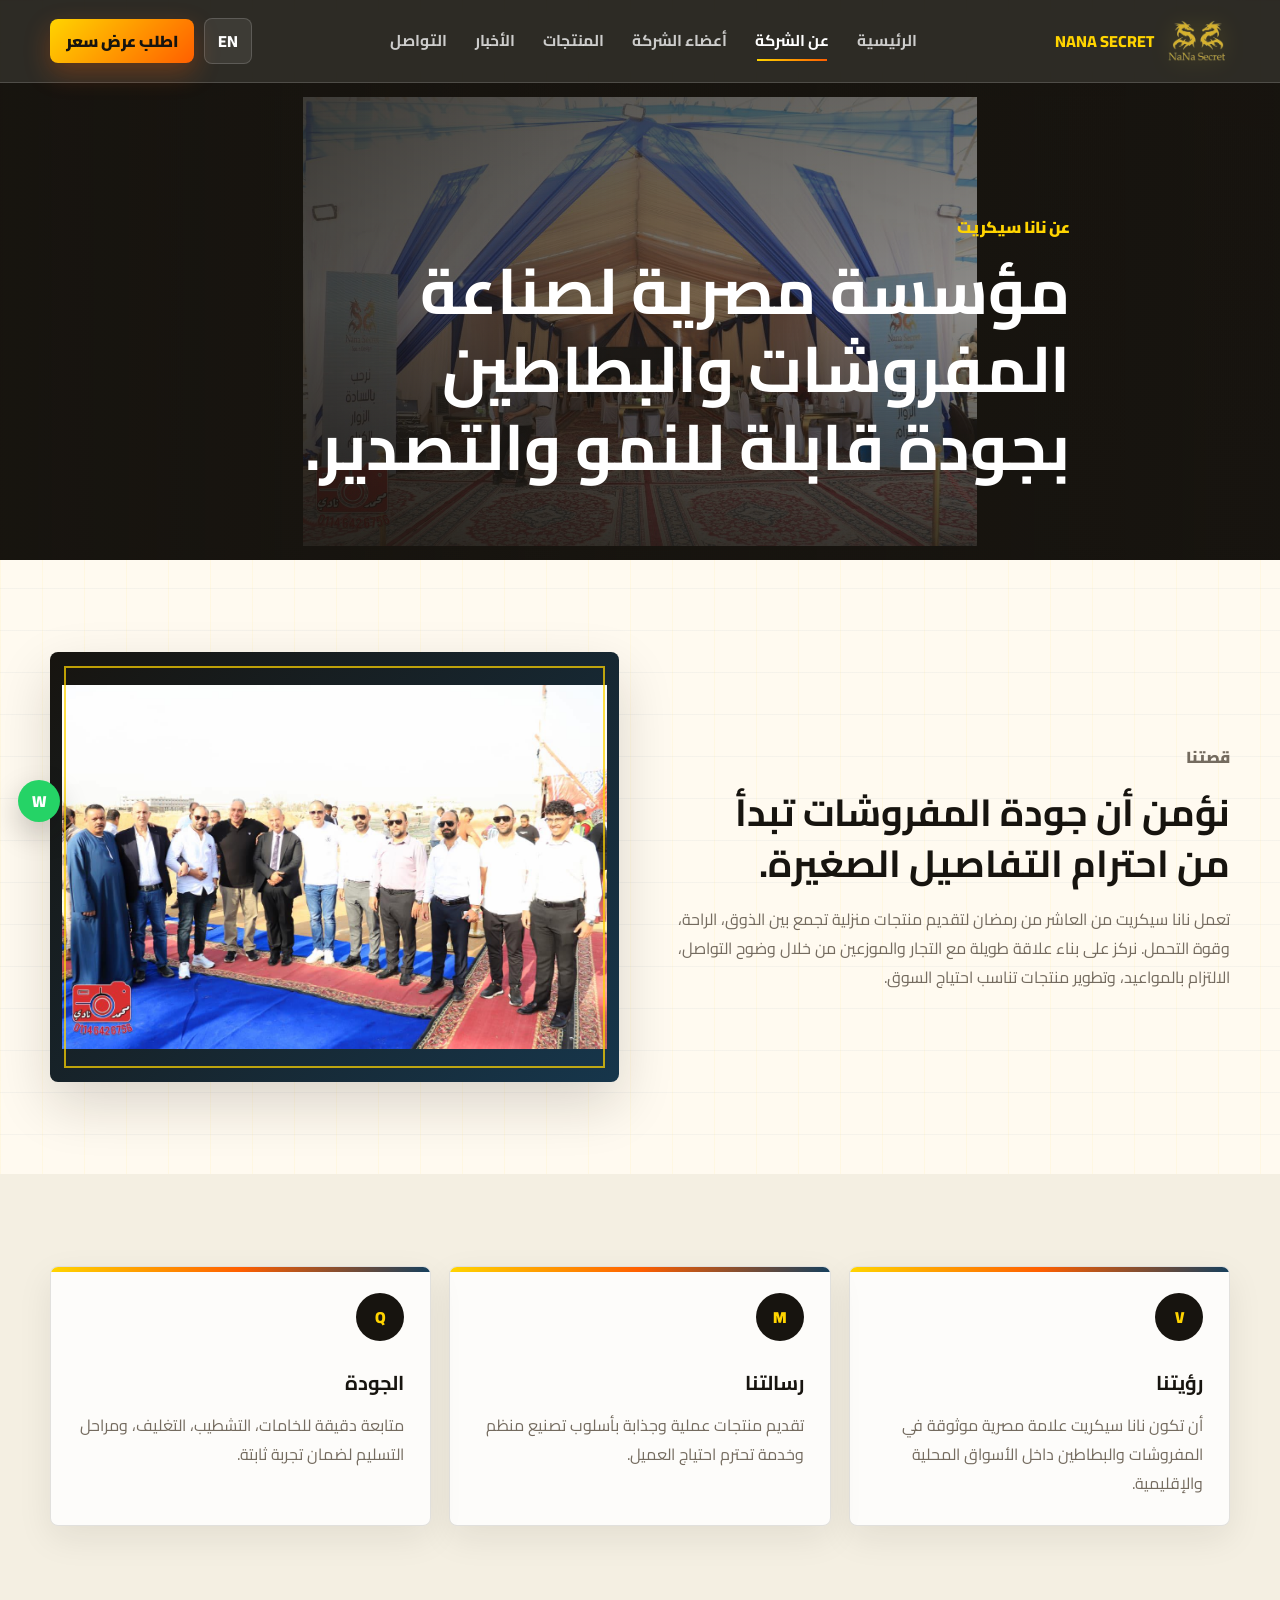
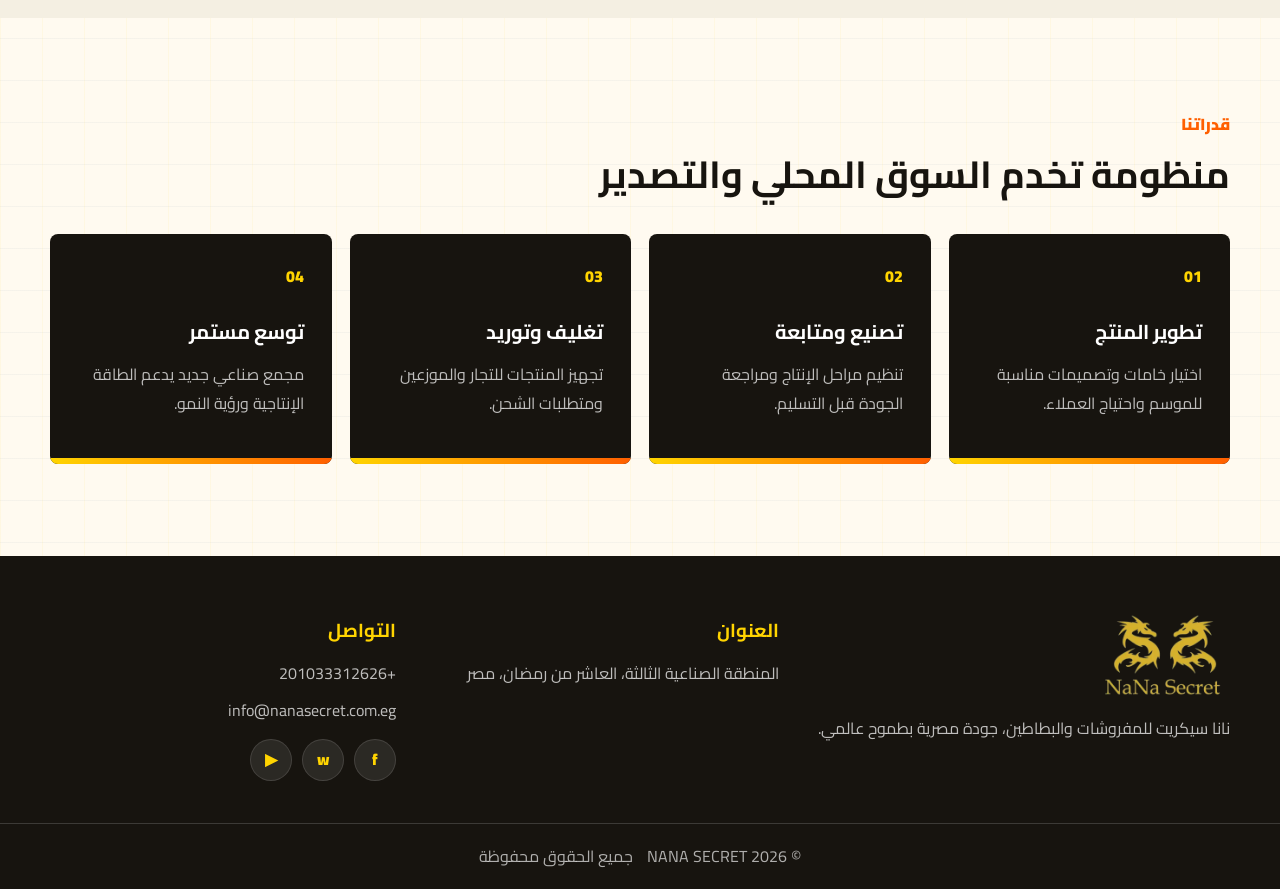
==== about.html @ f5d18d55 "Add files via upload" ====
﻿<!DOCTYPE html>
<html lang="ar" dir="rtl">
<head>
  <meta charset="UTF-8">
  <meta name="viewport" content="width=device-width, initial-scale=1.0">
  <meta name="description" content="About NANA SECRET, Egyptian home textiles and blankets manufacturer.">
  <title>NANA SECRET | عن الشركة</title>
  <link rel="icon" href="assets/images/logo.webp" type="image/webp">
  <link rel="stylesheet" href="assets/css/styles.css">
</head>
<body data-page="about">
  <a class="skip-link" href="#main" data-ar="تخطي إلى المحتوى" data-en="Skip to content">تخطي إلى المحتوى</a>

  <header class="site-header" data-site-header>
    <nav class="nav container" aria-label="Primary navigation">
      <a class="brand" href="index.html" aria-label="NANA SECRET home">
        <img src="assets/images/logo.webp" alt="NANA SECRET logo">
        <span>NANA SECRET</span>
      </a>
      <button class="menu-toggle" type="button" aria-controls="primary-menu" aria-expanded="false" data-menu-toggle>
        <span></span><span></span><span></span>
      </button>
      <div class="nav-panel" id="primary-menu" data-nav-panel>
        <a class="nav-link" href="index.html" data-ar="الرئيسية" data-en="Home">الرئيسية</a>
        <a class="nav-link active" href="about.html" data-ar="عن الشركة" data-en="About">عن الشركة</a>
        <a class="nav-link" href="team.html" data-ar="أعضاء الشركة" data-en="Team">أعضاء الشركة</a>
        <a class="nav-link" href="products.html" data-ar="المنتجات" data-en="Products">المنتجات</a>
        <a class="nav-link" href="news.html" data-ar="الأخبار" data-en="News">الأخبار</a>
        <a class="nav-link" href="contact.html" data-ar="التواصل" data-en="Contact">التواصل</a>
      </div>
      <div class="nav-actions">
        <button class="lang-toggle" type="button" data-lang-toggle aria-label="Switch language"><span data-lang-label>EN</span></button>
        <a class="nav-cta" href="contact.html" data-ar="اطلب عرض سعر" data-en="Request quote">اطلب عرض سعر</a>
      </div>
    </nav>
  </header>

  <main id="main">
    <section class="page-hero" style="--hero-image: url('assets/images/event-8.jpg')">
      <img src="assets/images/event-8.jpg" alt="NANA SECRET event">
      <div class="page-hero-shade"></div>
      <div class="container page-hero-content reveal">
        <p class="eyebrow" data-ar="عن نانا سيكريت" data-en="About NANA SECRET">عن نانا سيكريت</p>
        <h1 data-ar="مؤسسة مصرية لصناعة المفروشات والبطاطين بجودة قابلة للنمو والتصدير." data-en="An Egyptian bedding and blankets company built for quality, growth, and export.">مؤسسة مصرية لصناعة المفروشات والبطاطين بجودة قابلة للنمو والتصدير.</h1>
      </div>
    </section>

    <section class="section">
      <div class="container split-section">
        <div class="split-copy reveal">
          <p class="section-kicker" data-ar="قصتنا" data-en="Our story">قصتنا</p>
          <h2 data-ar="نؤمن أن جودة المفروشات تبدأ من احترام التفاصيل الصغيرة." data-en="We believe textile quality begins with respect for small details.">نؤمن أن جودة المفروشات تبدأ من احترام التفاصيل الصغيرة.</h2>
          <p data-ar="تعمل نانا سيكريت من العاشر من رمضان لتقديم منتجات منزلية تجمع بين الذوق، الراحة، وقوة التحمل. نركز على بناء علاقة طويلة مع التجار والموزعين من خلال وضوح التواصل، الالتزام بالمواعيد، وتطوير منتجات تناسب احتياج السوق." data-en="NANA SECRET operates from 10th of Ramadan City to deliver home products that combine taste, comfort, and durability. We focus on long-term relationships with traders and distributors through clear communication, reliable timing, and products shaped around market needs.">تعمل نانا سيكريت من العاشر من رمضان لتقديم منتجات منزلية تجمع بين الذوق، الراحة، وقوة التحمل. نركز على بناء علاقة طويلة مع التجار والموزعين من خلال وضوح التواصل، الالتزام بالمواعيد، وتطوير منتجات تناسب احتياج السوق.</p>
        </div>
        <div class="split-media reveal">
          <img src="assets/images/event-9.jpg" alt="NANA SECRET ceremony guests">
        </div>
      </div>
    </section>

    <section class="section muted-section">
      <div class="container cards-three">
        <article class="value-card reveal">
          <span class="feature-icon">V</span>
          <h3 data-ar="رؤيتنا" data-en="Vision">رؤيتنا</h3>
          <p data-ar="أن تكون نانا سيكريت علامة مصرية موثوقة في المفروشات والبطاطين داخل الأسواق المحلية والإقليمية." data-en="To make NANA SECRET a trusted Egyptian name in bedding and blankets across local and regional markets.">أن تكون نانا سيكريت علامة مصرية موثوقة في المفروشات والبطاطين داخل الأسواق المحلية والإقليمية.</p>
        </article>
        <article class="value-card reveal">
          <span class="feature-icon">M</span>
          <h3 data-ar="رسالتنا" data-en="Mission">رسالتنا</h3>
          <p data-ar="تقديم منتجات عملية وجذابة بأسلوب تصنيع منظم وخدمة تحترم احتياج العميل." data-en="To deliver practical, attractive products through organized manufacturing and customer-respecting service.">تقديم منتجات عملية وجذابة بأسلوب تصنيع منظم وخدمة تحترم احتياج العميل.</p>
        </article>
        <article class="value-card reveal">
          <span class="feature-icon">Q</span>
          <h3 data-ar="الجودة" data-en="Quality">الجودة</h3>
          <p data-ar="متابعة دقيقة للخامات، التشطيب، التغليف، ومراحل التسليم لضمان تجربة ثابتة." data-en="Close follow-up on materials, finishing, packaging, and delivery stages for a consistent experience.">متابعة دقيقة للخامات، التشطيب، التغليف، ومراحل التسليم لضمان تجربة ثابتة.</p>
        </article>
      </div>
    </section>

    <section class="section">
      <div class="container">
        <div class="section-heading reveal">
          <p class="section-kicker" data-ar="قدراتنا" data-en="Capabilities">قدراتنا</p>
          <h2 data-ar="منظومة تخدم السوق المحلي والتصدير" data-en="A system serving local and export markets">منظومة تخدم السوق المحلي والتصدير</h2>
        </div>
        <div class="timeline">
          <div class="timeline-item reveal">
            <span data-ar="01" data-en="01">01</span>
            <h3 data-ar="تطوير المنتج" data-en="Product development">تطوير المنتج</h3>
            <p data-ar="اختيار خامات وتصميمات مناسبة للموسم واحتياج العملاء." data-en="Selecting materials and designs that fit seasonality and customer demand.">اختيار خامات وتصميمات مناسبة للموسم واحتياج العملاء.</p>
          </div>
          <div class="timeline-item reveal">
            <span data-ar="02" data-en="02">02</span>
            <h3 data-ar="تصنيع ومتابعة" data-en="Manufacturing follow-up">تصنيع ومتابعة</h3>
            <p data-ar="تنظيم مراحل الإنتاج ومراجعة الجودة قبل التسليم." data-en="Managing production stages and reviewing quality before delivery.">تنظيم مراحل الإنتاج ومراجعة الجودة قبل التسليم.</p>
          </div>
          <div class="timeline-item reveal">
            <span data-ar="03" data-en="03">03</span>
            <h3 data-ar="تغليف وتوريد" data-en="Packaging and supply">تغليف وتوريد</h3>
            <p data-ar="تجهيز المنتجات للتجار والموزعين ومتطلبات الشحن." data-en="Preparing products for traders, distributors, and shipping requirements.">تجهيز المنتجات للتجار والموزعين ومتطلبات الشحن.</p>
          </div>
          <div class="timeline-item reveal">
            <span data-ar="04" data-en="04">04</span>
            <h3 data-ar="توسع مستمر" data-en="Continuous growth">توسع مستمر</h3>
            <p data-ar="مجمع صناعي جديد يدعم الطاقة الإنتاجية ورؤية النمو." data-en="A new industrial complex supporting production capacity and growth vision.">مجمع صناعي جديد يدعم الطاقة الإنتاجية ورؤية النمو.</p>
          </div>
        </div>
      </div>
    </section>
  </main>

  <footer class="site-footer">
    <div class="container footer-grid">
      <div class="footer-brand">
        <img src="assets/images/logo.webp" alt="NANA SECRET logo">
        <p data-ar="نانا سيكريت للمفروشات والبطاطين، جودة مصرية بطموح عالمي." data-en="NANA SECRET for bedding and blankets, Egyptian quality with global ambition.">نانا سيكريت للمفروشات والبطاطين، جودة مصرية بطموح عالمي.</p>
      </div>
      <div>
        <h3 data-ar="العنوان" data-en="Address">العنوان</h3>
        <p data-ar="المنطقة الصناعية الثالثة، العاشر من رمضان، مصر" data-en="8, Al Sheriff Section, Third Industrial Area, 10th of Ramadan, Al Sharqia, Egypt">المنطقة الصناعية الثالثة، العاشر من رمضان، مصر</p>
      </div>
      <div>
        <h3 data-ar="التواصل" data-en="Contact">التواصل</h3>
        <p><a href="tel:+201033312626">+201033312626</a></p>
        <p><a href="mailto:info@nanasecret.com.eg">info@nanasecret.com.eg</a></p>
        <div class="socials" aria-label="Social links">
          <a href="https://www.facebook.com/nana.secret.eg?locale=ar_AR" target="_blank" rel="noopener" aria-label="Facebook"><span>f</span></a>
          <a href="https://wa.me/201091597606" target="_blank" rel="noopener" aria-label="WhatsApp"><span>w</span></a>
          <a href="https://www.youtube.com/@emad565658" target="_blank" rel="noopener" aria-label="YouTube"><span>▶</span></a>
        </div>
      </div>
    </div>
    <div class="footer-bottom">
      <span>© <span data-year></span> NANA SECRET</span>
      <span data-ar="جميع الحقوق محفوظة" data-en="All rights reserved">جميع الحقوق محفوظة</span>
    </div>
  </footer>

  <a class="whatsapp-float" href="https://wa.me/201091597606" target="_blank" rel="noopener" aria-label="WhatsApp">W</a>
  <button class="scroll-top" type="button" data-scroll-top aria-label="Back to top">↑</button>
  <script src="assets/js/main.js"></script>
</body>
</html>
---- assets/css/styles.css ----
@import url("https://fonts.googleapis.com/css2?family=Cairo:wght@400;500;600;700;800;900&display=swap");

:root {
  --gold: #ffd400;
  --amber: #ffc300;
  --orange: #ff8c00;
  --deep-orange: #ff5f00;
  --ink: #17140f;
  --ink-soft: #2b261c;
  --blue-ink: #163f5c;
  --paper: #fffaf0;
  --paper-strong: #ffffff;
  --muted: #746b5f;
  --line: rgba(23, 20, 15, 0.12);
  --line-light: rgba(255, 255, 255, 0.16);
  --shadow: 0 22px 55px rgba(23, 20, 15, 0.16);
  --radius: 8px;
  --container: 1180px;
  --header-height: 82px;
}

*,
*::before,
*::after {
  box-sizing: border-box;
}

html {
  scroll-behavior: smooth;
}

body {
  margin: 0;
  font-family: "Cairo", "Tajawal", "Noto Kufi Arabic", "Segoe UI", Tahoma, Arial, sans-serif;
  color: var(--ink);
  background:
    linear-gradient(90deg, rgba(255, 212, 0, 0.06) 1px, transparent 1px),
    linear-gradient(180deg, rgba(22, 63, 92, 0.04) 1px, transparent 1px),
    var(--paper);
  background-size: 42px 42px, 42px 42px, auto;
  line-height: 1.8;
  overflow-x: hidden;
  letter-spacing: 0;
  text-rendering: optimizeLegibility;
  -webkit-font-smoothing: antialiased;
  -moz-osx-font-smoothing: grayscale;
}

body.lang-en {
  font-family: "Segoe UI", Arial, sans-serif;
}

body.modal-open,
body.nav-open {
  overflow: hidden;
}

img {
  max-width: 100%;
  display: block;
}

a {
  color: inherit;
  text-decoration: none;
}

button,
input,
textarea {
  font: inherit;
}

button {
  cursor: pointer;
}

.container {
  width: min(calc(100% - 32px), var(--container));
  margin-inline: auto;
}

.skip-link {
  position: fixed;
  inset-inline-start: 16px;
  top: 12px;
  z-index: 1000;
  transform: translateY(-140%);
  background: var(--ink);
  color: var(--gold);
  padding: 10px 16px;
  border-radius: var(--radius);
}

.skip-link:focus {
  transform: translateY(0);
}

.site-header {
  position: sticky;
  top: 0;
  z-index: 100;
  min-height: var(--header-height);
  background: rgba(23, 20, 15, 0.9);
  color: #fff;
  border-bottom: 1px solid var(--line-light);
  backdrop-filter: blur(18px);
  -webkit-backdrop-filter: blur(18px);
}

.site-header.is-scrolled {
  box-shadow: 0 12px 35px rgba(0, 0, 0, 0.22);
}

.nav {
  min-height: var(--header-height);
  display: flex;
  align-items: center;
  justify-content: space-between;
  gap: 16px;
}

.brand {
  display: inline-flex;
  align-items: center;
  gap: 12px;
  min-width: max-content;
  font-weight: 800;
  color: var(--gold);
}

.brand img {
  width: 64px;
  height: 48px;
  object-fit: contain;
  filter: drop-shadow(0 4px 12px rgba(255, 212, 0, 0.22));
}

.brand span {
  font-size: 1rem;
  line-height: 1;
}

.nav-panel {
  display: flex;
  align-items: center;
  justify-content: center;
  gap: 6px;
  flex: 1;
}

.nav-link {
  position: relative;
  padding: 10px 11px;
  color: rgba(255, 255, 255, 0.76);
  font-weight: 700;
  font-size: 0.98rem;
  transition: color 0.25s ease;
}

.nav-link::after {
  content: "";
  position: absolute;
  inset-inline: 13px;
  bottom: 4px;
  height: 2px;
  background: linear-gradient(90deg, var(--gold), var(--deep-orange));
  transform: scaleX(0);
  transform-origin: center;
  transition: transform 0.25s ease;
}

.nav-link:hover,
.nav-link.active {
  color: #fff;
}

.nav-link:hover::after,
.nav-link.active::after {
  transform: scaleX(1);
}

.nav-actions {
  display: flex;
  align-items: center;
  gap: 10px;
}

.lang-toggle,
.menu-toggle {
  border: 1px solid var(--line-light);
  background: rgba(255, 255, 255, 0.08);
  color: #fff;
}

.lang-toggle {
  min-width: 48px;
  min-height: 42px;
  padding: 8px 12px;
  border-radius: var(--radius);
  font-weight: 800;
}

.menu-toggle {
  display: none;
  width: 46px;
  height: 42px;
  border-radius: var(--radius);
  align-items: center;
  justify-content: center;
  flex-direction: column;
  gap: 5px;
}

.menu-toggle span {
  width: 20px;
  height: 2px;
  background: #fff;
  transition: transform 0.25s ease, opacity 0.25s ease;
}

.nav-open .menu-toggle span:nth-child(1) {
  transform: translateY(7px) rotate(45deg);
}

.nav-open .menu-toggle span:nth-child(2) {
  opacity: 0;
}

.nav-open .menu-toggle span:nth-child(3) {
  transform: translateY(-7px) rotate(-45deg);
}

.nav-cta {
  min-height: 42px;
  display: inline-flex;
  align-items: center;
  justify-content: center;
  padding: 8px 16px;
  border-radius: var(--radius);
  background: linear-gradient(135deg, var(--gold), var(--deep-orange));
  color: var(--ink);
  font-weight: 900;
  box-shadow: 0 10px 26px rgba(255, 95, 0, 0.28);
}

.hero-slider {
  position: relative;
  min-height: 640px;
  height: calc(100vh - 46px);
  max-height: 780px;
  overflow: hidden;
  background: var(--ink);
}

.hero-slide {
  position: absolute;
  inset: 0;
  display: grid;
  align-items: center;
  opacity: 0;
  visibility: hidden;
  transition: opacity 0.9s ease, visibility 0.9s ease, transform 1.1s ease;
  transform: scale(1.02);
}

.hero-slide::before,
.page-hero::before {
  content: "";
  position: absolute;
  inset: -28px;
  background-image:
    linear-gradient(rgba(23, 20, 15, 0.42), rgba(23, 20, 15, 0.42)),
    var(--hero-image);
  background-size: cover;
  background-position: center;
  filter: blur(18px);
  transform: scale(1.04);
  opacity: 0.9;
}

.hero-slide.is-active {
  opacity: 1;
  visibility: visible;
  transform: scale(1);
}

.hero-slide img,
.page-hero img {
  position: absolute;
  inset: 0;
  width: 100%;
  height: 100%;
  object-fit: contain;
  object-position: center;
  padding: 14px;
  z-index: 1;
}

.hero-shade,
.page-hero-shade {
  position: absolute;
  inset: 0;
  z-index: 2;
  background:
    linear-gradient(90deg, rgba(23, 20, 15, 0.92), rgba(23, 20, 15, 0.56), rgba(23, 20, 15, 0.34)),
    linear-gradient(0deg, rgba(23, 20, 15, 0.74), rgba(23, 20, 15, 0.08) 54%, rgba(23, 20, 15, 0.35));
}

html[dir="ltr"] .hero-shade,
html[dir="ltr"] .page-hero-shade {
  background:
    linear-gradient(270deg, rgba(23, 20, 15, 0.92), rgba(23, 20, 15, 0.56), rgba(23, 20, 15, 0.34)),
    linear-gradient(0deg, rgba(23, 20, 15, 0.74), rgba(23, 20, 15, 0.08) 54%, rgba(23, 20, 15, 0.35));
}

.hero-content,
.page-hero-content {
  position: relative;
  z-index: 2;
  color: #fff;
  max-width: 740px;
  padding-block: 80px 96px;
}

.eyebrow,
.section-kicker,
.meta {
  color: var(--deep-orange);
  font-weight: 900;
  margin: 0 0 10px;
}

.hero-content .eyebrow,
.page-hero-content .eyebrow {
  color: var(--gold);
}

.hero-content h1,
.page-hero h1 {
  margin: 0;
  font-size: 4rem;
  line-height: 1.22;
  text-wrap: balance;
}

.hero-copy {
  max-width: 650px;
  color: rgba(255, 255, 255, 0.82);
  font-size: 1.08rem;
  margin: 20px 0 0;
}

.hero-actions,
.contact-strip-actions {
  display: flex;
  align-items: center;
  gap: 12px;
  flex-wrap: wrap;
  margin-top: 30px;
}

.button {
  min-height: 48px;
  display: inline-flex;
  align-items: center;
  justify-content: center;
  gap: 8px;
  border: 0;
  border-radius: var(--radius);
  padding: 12px 22px;
  font-weight: 900;
  transition: transform 0.25s ease, box-shadow 0.25s ease, background 0.25s ease;
}

.button:hover {
  transform: translateY(-2px);
}

.button.primary {
  color: var(--ink);
  background: linear-gradient(135deg, var(--gold), var(--orange), var(--deep-orange));
  box-shadow: 0 14px 30px rgba(255, 95, 0, 0.28);
}

.button.secondary {
  color: #fff;
  background: var(--ink);
}

.button.ghost {
  color: #fff;
  border: 1px solid rgba(255, 255, 255, 0.35);
  background: rgba(255, 255, 255, 0.08);
}

.button.ghost-dark {
  color: var(--ink);
  border: 1px solid rgba(23, 20, 15, 0.18);
  background: rgba(255, 255, 255, 0.7);
}

.text-link {
  display: inline-flex;
  color: var(--deep-orange);
  font-weight: 900;
  border-bottom: 2px solid currentColor;
  margin-top: 12px;
}

.hero-controls {
  position: absolute;
  z-index: 4;
  inset-inline: 0;
  bottom: 26px;
  display: flex;
  align-items: center;
  justify-content: center;
  gap: 14px;
}

.slider-arrow {
  width: 44px;
  height: 44px;
  border-radius: 50%;
  border: 1px solid rgba(255, 255, 255, 0.38);
  color: #fff;
  background: rgba(23, 20, 15, 0.45);
  font-size: 2rem;
  line-height: 1;
}

.slider-dots {
  display: flex;
  gap: 8px;
}

.slider-dot {
  width: 34px;
  height: 4px;
  border: 0;
  border-radius: 999px;
  background: rgba(255, 255, 255, 0.38);
  padding: 0;
}

.slider-dot.is-active {
  background: linear-gradient(90deg, var(--gold), var(--deep-orange));
}

.section {
  padding: 92px 0;
}

.intro-band {
  background: var(--ink);
  color: #fff;
  padding: 58px 0;
}

.intro-grid {
  display: grid;
  grid-template-columns: 1fr 1fr;
  gap: 34px;
  align-items: center;
}

.intro-copy h2,
.section-heading h2,
.split-copy h2,
.contact-strip h2,
.contact-details h2,
.contact-form h2 {
  margin: 0;
  line-height: 1.35;
  font-size: 2.35rem;
  text-wrap: balance;
}

.intro-text {
  margin: 0;
  color: rgba(255, 255, 255, 0.78);
}

.section-heading {
  max-width: 760px;
  margin-bottom: 34px;
}

.feature-grid,
.cards-three,
.stats-grid {
  display: grid;
  gap: 18px;
}

.feature-grid {
  grid-template-columns: repeat(4, 1fr);
}

.feature-card,
.value-card,
.stat-card,
.article-card,
.article-aside,
.contact-form,
.map-card,
.contact-list a {
  border-radius: var(--radius);
  border: 1px solid var(--line);
  background: rgba(255, 255, 255, 0.82);
  box-shadow: 0 12px 35px rgba(23, 20, 15, 0.08);
}

.feature-card,
.value-card {
  padding: 26px;
  min-height: 260px;
  position: relative;
  overflow: hidden;
}

.feature-card::before,
.value-card::before {
  content: "";
  position: absolute;
  inset-inline: 0;
  top: 0;
  height: 5px;
  background: linear-gradient(90deg, var(--gold), var(--deep-orange), var(--blue-ink));
}

.feature-icon {
  width: 48px;
  height: 48px;
  display: inline-flex;
  align-items: center;
  justify-content: center;
  border-radius: 50%;
  background: var(--ink);
  color: var(--gold);
  font-weight: 900;
  margin-bottom: 24px;
}

.feature-card h3,
.value-card h3,
.timeline-item h3 {
  margin: 0 0 10px;
  font-size: 1.25rem;
}

.feature-card p,
.value-card p,
.timeline-item p,
.split-copy p,
.contact-details p,
.article-card p,
.article-aside p {
  color: var(--muted);
  margin: 0;
}

.stats-section {
  background:
    linear-gradient(135deg, rgba(255, 212, 0, 0.92), rgba(255, 140, 0, 0.92), rgba(255, 95, 0, 0.92)),
    var(--orange);
  padding: 58px 0;
}

.stats-grid {
  grid-template-columns: repeat(4, 1fr);
}

.stat-card {
  min-height: 170px;
  display: grid;
  place-items: center;
  text-align: center;
  background: rgba(23, 20, 15, 0.92);
  color: #fff;
  border-color: rgba(255, 255, 255, 0.2);
}

.stat-card strong {
  display: block;
  color: var(--gold);
  font-size: 3rem;
  line-height: 1;
}

.stat-card span {
  color: rgba(255, 255, 255, 0.82);
  font-weight: 800;
}

.split-section {
  display: grid;
  grid-template-columns: 1fr 1fr;
  gap: 42px;
  align-items: center;
}

.split-media {
  position: relative;
  border-radius: var(--radius);
  overflow: hidden;
  min-height: 430px;
  box-shadow: var(--shadow);
  background:
    linear-gradient(135deg, rgba(23, 20, 15, 0.92), rgba(22, 63, 92, 0.78)),
    var(--ink);
}

.split-media::after {
  content: "";
  position: absolute;
  inset: 14px;
  border: 2px solid rgba(255, 212, 0, 0.72);
  pointer-events: none;
}

.split-media img {
  width: 100%;
  height: 100%;
  min-height: 430px;
  object-fit: contain;
  padding: 12px;
}

.split-copy {
  display: grid;
  gap: 16px;
}

.news-preview {
  background: #f4efe2;
}

.latest-news-grid {
  display: grid;
  grid-template-columns: repeat(3, 1fr);
  gap: 18px;
}

.latest-news-card {
  overflow: hidden;
  border-radius: var(--radius);
  border: 1px solid var(--line);
  background: var(--paper-strong);
  box-shadow: 0 12px 35px rgba(23, 20, 15, 0.08);
}

.latest-news-card img {
  width: 100%;
  height: 240px;
  object-fit: contain;
  padding: 10px;
  background:
    linear-gradient(135deg, rgba(23, 20, 15, 0.96), rgba(22, 63, 92, 0.78)),
    var(--ink);
}

.latest-news-card > div {
  padding: 24px;
}

.latest-news-card h3 {
  margin: 0 0 10px;
  font-size: 1.35rem;
  line-height: 1.35;
}

.latest-news-card p {
  margin: 0;
  color: var(--muted);
}

.news-card-large {
  display: grid;
  grid-template-columns: 0.95fr 1.05fr;
  gap: 0;
  overflow: hidden;
  border-radius: var(--radius);
  background: var(--paper-strong);
  box-shadow: var(--shadow);
}

.news-card-large img {
  width: 100%;
  height: 100%;
  min-height: 390px;
  object-fit: contain;
  padding: 12px;
  background:
    linear-gradient(135deg, rgba(23, 20, 15, 0.92), rgba(22, 63, 92, 0.78)),
    var(--ink);
}

.news-card-content {
  padding: 36px;
  display: grid;
  align-content: center;
  gap: 14px;
}

.news-card-content h3 {
  margin: 0;
  font-size: 2rem;
  line-height: 1.35;
}

.news-card-content p {
  margin: 0;
  color: var(--muted);
}

.contact-strip {
  background: var(--blue-ink);
  color: #fff;
}

.contact-strip-inner {
  display: flex;
  align-items: center;
  justify-content: space-between;
  gap: 28px;
}

.page-hero {
  position: relative;
  min-height: 440px;
  display: grid;
  align-items: end;
  overflow: hidden;
  background: var(--ink);
}

.page-hero-content {
  padding-block: 130px 74px;
  max-width: 860px;
}

.muted-section {
  background: #f4efe2;
}

.cards-three {
  grid-template-columns: repeat(3, 1fr);
}

.timeline {
  display: grid;
  grid-template-columns: repeat(4, 1fr);
  gap: 18px;
  counter-reset: timeline;
}

.timeline-item {
  position: relative;
  padding: 28px;
  border-radius: var(--radius);
  background: var(--ink);
  color: #fff;
  min-height: 230px;
  overflow: hidden;
}

.timeline-item::after {
  content: "";
  position: absolute;
  inset-inline: 0;
  bottom: 0;
  height: 6px;
  background: linear-gradient(90deg, var(--gold), var(--deep-orange));
}

.timeline-item span {
  color: var(--gold);
  font-weight: 900;
  display: inline-block;
  margin-bottom: 24px;
}

.timeline-item p {
  color: rgba(255, 255, 255, 0.72);
}

.article-layout {
  display: grid;
  grid-template-columns: minmax(0, 1fr) 330px;
  gap: 24px;
  align-items: start;
}

.news-page-layout {
  display: grid;
  grid-template-columns: minmax(0, 1fr) 330px;
  gap: 24px;
  align-items: start;
}

.news-stack {
  display: grid;
  gap: 24px;
}

.article-card,
.article-aside {
  padding: 34px;
}

.article-card h2 {
  margin: 0 0 18px;
  font-size: 2.25rem;
  line-height: 1.4;
  text-wrap: balance;
}

.article-card > p {
  margin-bottom: 18px;
}

.news-article {
  overflow: hidden;
}

.article-cover {
  min-height: 330px;
  margin: -34px -34px 28px;
  display: grid;
  place-items: center;
  background:
    linear-gradient(135deg, rgba(23, 20, 15, 0.96), rgba(22, 63, 92, 0.78)),
    var(--ink);
}

.article-cover img {
  width: 100%;
  height: 100%;
  max-height: 430px;
  min-height: 330px;
  object-fit: contain;
  padding: 12px;
}

.news-video {
  position: relative;
  width: 100%;
  aspect-ratio: 16 / 9;
  margin: 22px 0;
  overflow: hidden;
  border-radius: var(--radius);
  background:
    linear-gradient(135deg, rgba(23, 20, 15, 0.96), rgba(22, 63, 92, 0.82)),
    var(--ink);
  border: 1px solid rgba(23, 20, 15, 0.12);
}

.news-video iframe {
  position: absolute;
  inset: 0;
  width: 100%;
  height: 100%;
  border: 0;
}

.news-actions {
  display: flex;
  align-items: center;
  gap: 12px;
  flex-wrap: wrap;
  margin: 6px 0 20px;
}

.news-actions .expand-button {
  margin: 0;
}

.expand-button {
  display: inline-flex;
  align-items: center;
  justify-content: center;
  min-height: 44px;
  border: 0;
  border-radius: var(--radius);
  background: linear-gradient(135deg, var(--gold), var(--deep-orange));
  color: var(--ink);
  font-weight: 900;
  padding: 10px 18px;
  margin: 12px 0 20px;
}

.news-detail {
  max-height: 0;
  overflow: hidden;
  transition: max-height 0.45s ease, opacity 0.35s ease;
  opacity: 0;
}

.news-detail.is-open {
  opacity: 1;
}

.news-detail p + p {
  margin-top: 18px;
}

.statement-detail h3 {
  color: var(--ink);
  margin: 26px 0 10px;
  font-size: 1.25rem;
}

.statement-list {
  margin: 18px 0 0;
  padding-inline-start: 22px;
  color: var(--muted);
}

.statement-list li + li {
  margin-top: 8px;
}

.statement-signature {
  color: var(--ink) !important;
  font-weight: 900;
  margin-top: 24px !important;
}

.article-aside {
  position: sticky;
  top: 110px;
  text-align: center;
  background: var(--ink);
  color: #fff;
}

.article-aside img {
  width: 150px;
  margin: 0 auto 18px;
}

.article-aside h3 {
  margin: 0 0 8px;
  color: var(--gold);
}

.article-aside p {
  color: rgba(255, 255, 255, 0.76);
  margin-bottom: 20px;
}

.aside-links {
  display: grid;
  gap: 8px;
  margin: 18px 0;
}

.aside-links a {
  border: 1px solid rgba(255, 255, 255, 0.12);
  border-radius: var(--radius);
  padding: 10px 12px;
  color: rgba(255, 255, 255, 0.78);
  transition: color 0.25s ease, border-color 0.25s ease, background 0.25s ease;
}

.aside-links a:hover {
  color: var(--gold);
  border-color: rgba(255, 212, 0, 0.42);
  background: rgba(255, 255, 255, 0.06);
}

.team-grid {
  display: grid;
  grid-template-columns: repeat(5, minmax(180px, 1fr));
  gap: 18px;
}

.team-card {
  position: relative;
  overflow: hidden;
  border-radius: var(--radius);
  border: 1px solid var(--line);
  background: rgba(255, 255, 255, 0.86);
  box-shadow: 0 12px 35px rgba(23, 20, 15, 0.08);
  transition: transform 0.25s ease, box-shadow 0.25s ease;
  min-width: 0;
}

.team-card:hover {
  transform: translateY(-4px);
  box-shadow: var(--shadow);
}

.team-photo {
  min-height: 230px;
  display: grid;
  place-items: center;
  background:
    linear-gradient(135deg, rgba(23, 20, 15, 0.96), rgba(22, 63, 92, 0.78)),
    var(--ink);
}

.team-photo img {
  width: 100%;
  height: 100%;
  min-height: 230px;
  object-fit: contain;
  padding: 12px;
}

.team-info {
  padding: 22px;
}

.team-info span {
  display: inline-flex;
  color: var(--deep-orange);
  font-weight: 900;
  margin-bottom: 8px;
}

.team-info h3 {
  margin: 0 0 10px;
  font-size: 1.25rem;
  line-height: 1.35;
}

.team-info p {
  margin: 0;
  color: var(--muted);
  line-height: 1.7;
}

.strategy-grid {
  display: grid;
  grid-template-columns: repeat(3, 1fr);
  gap: 18px;
}

.strategy-card {
  position: relative;
  min-height: 280px;
  padding: 28px;
  overflow: hidden;
  border-radius: var(--radius);
  border: 1px solid var(--line);
  background: rgba(255, 255, 255, 0.86);
  box-shadow: 0 12px 35px rgba(23, 20, 15, 0.08);
}

.strategy-card::before {
  content: "";
  position: absolute;
  inset-inline: 0;
  top: 0;
  height: 5px;
  background: linear-gradient(90deg, var(--gold), var(--deep-orange), var(--blue-ink));
}

.strategy-card h3 {
  margin: 0 0 12px;
  font-size: 1.35rem;
}

.strategy-card p {
  margin: 0;
  color: var(--muted);
}

.products-section {
  background: #f4efe2;
}

.products-toolbar {
  display: grid;
  grid-template-columns: minmax(240px, 1fr) 180px 180px 180px auto;
  gap: 14px;
  align-items: end;
  padding: 18px;
  border-radius: var(--radius);
  border: 1px solid var(--line);
  background: rgba(255, 255, 255, 0.88);
  box-shadow: 0 12px 35px rgba(23, 20, 15, 0.08);
  margin-bottom: 18px;
}

.products-toolbar label {
  display: grid;
  gap: 8px;
  color: var(--ink);
  font-weight: 900;
}

.products-toolbar input,
.products-toolbar select {
  width: 100%;
  min-height: 48px;
  border: 1px solid rgba(23, 20, 15, 0.16);
  border-radius: var(--radius);
  background: #fff;
  color: var(--ink);
  padding: 10px 12px;
  outline: 0;
}

.products-toolbar input:focus,
.products-toolbar select:focus {
  border-color: var(--deep-orange);
  box-shadow: 0 0 0 4px rgba(255, 140, 0, 0.18);
}

.view-toggle {
  min-height: 48px;
  display: inline-grid;
  grid-template-columns: 1fr 1fr;
  gap: 6px;
  padding: 5px;
  border-radius: var(--radius);
  background: var(--ink);
}

.view-toggle button,
.products-meta button {
  border: 0;
  border-radius: calc(var(--radius) - 2px);
  font-weight: 900;
}

.view-toggle button {
  min-width: 76px;
  padding: 8px 12px;
  color: rgba(255, 255, 255, 0.72);
  background: transparent;
}

.view-toggle button.is-active {
  color: var(--ink);
  background: linear-gradient(135deg, var(--gold), var(--deep-orange));
}

.products-meta {
  display: flex;
  align-items: center;
  justify-content: space-between;
  gap: 14px;
  margin: 18px 0;
  color: var(--muted);
  font-weight: 900;
}

.products-meta button {
  min-height: 40px;
  padding: 8px 14px;
  background: var(--ink);
  color: var(--gold);
}

.products-grid {
  display: grid;
  grid-template-columns: repeat(var(--product-columns), minmax(0, 1fr));
  gap: 16px;
}

.product-card {
  display: grid;
  grid-template-rows: auto 1fr;
  overflow: hidden;
  border-radius: var(--radius);
  border: 1px solid var(--line);
  background: rgba(255, 255, 255, 0.9);
  box-shadow: 0 12px 35px rgba(23, 20, 15, 0.08);
  transition: transform 0.25s ease, box-shadow 0.25s ease, border-color 0.25s ease;
}

.product-card:hover {
  transform: translateY(-4px);
  border-color: rgba(255, 95, 0, 0.34);
  box-shadow: var(--shadow);
}

.product-image {
  position: relative;
  display: grid;
  place-items: center;
  height: clamp(170px, 15vw, 230px);
  overflow: hidden;
  background:
    linear-gradient(135deg, rgba(23, 20, 15, 0.96), rgba(22, 63, 92, 0.78)),
    var(--ink);
}

.product-image img {
  position: absolute;
  inset: 12px;
  width: calc(100% - 24px);
  height: calc(100% - 24px);
  object-fit: contain;
  display: block;
}

.product-body {
  position: relative;
  z-index: 2;
  min-height: 126px;
  padding: 24px 18px 20px;
  border-top: 5px solid var(--gold);
  background: rgba(255, 255, 255, 0.98);
}

.product-body h3 {
  margin: 0 0 8px;
  font-size: 1.12rem;
  line-height: 1.45;
  overflow-wrap: anywhere;
}

.product-body p {
  margin: 0;
  color: var(--muted);
  font-weight: 800;
}

.products-grid.is-list {
  grid-template-columns: 1fr;
}

.products-grid.is-list .product-card {
  display: grid;
  grid-template-columns: 220px minmax(0, 1fr);
  grid-template-rows: auto;
  align-items: stretch;
}

.products-grid.is-list .product-image {
  height: auto;
  min-height: 150px;
}

.products-grid.is-list .product-body {
  display: grid;
  align-content: center;
}

.products-empty {
  display: none;
  margin: 26px 0 0;
  padding: 22px;
  text-align: center;
  border-radius: var(--radius);
  background: rgba(255, 255, 255, 0.86);
  color: var(--muted);
  font-weight: 900;
}

.products-empty.is-visible {
  display: block;
}

.gallery-grid {
  display: grid;
  grid-template-columns: repeat(3, 1fr);
  gap: 16px;
}

.gallery-item {
  border: 0;
  padding: 0;
  border-radius: var(--radius);
  overflow: hidden;
  aspect-ratio: 16 / 10;
  background:
    linear-gradient(135deg, rgba(23, 20, 15, 0.96), rgba(22, 63, 92, 0.82)),
    var(--ink);
  box-shadow: 0 14px 34px rgba(23, 20, 15, 0.12);
  position: relative;
}

.gallery-item::after {
  content: "+";
  position: absolute;
  inset: auto 14px 14px auto;
  width: 38px;
  height: 38px;
  border-radius: 50%;
  display: grid;
  place-items: center;
  background: var(--gold);
  color: var(--ink);
  font-weight: 900;
  transform: translateY(12px);
  opacity: 0;
  transition: transform 0.25s ease, opacity 0.25s ease;
}

html[dir="ltr"] .gallery-item::after {
  inset: auto auto 14px 14px;
}

.gallery-item img {
  width: 100%;
  height: 100%;
  object-fit: contain;
  padding: 8px;
  transition: transform 0.45s ease, opacity 0.3s ease;
}

.gallery-item:hover img {
  transform: scale(1.06);
  opacity: 0.78;
}

.gallery-item:hover::after {
  transform: translateY(0);
  opacity: 1;
}

.gallery-modal {
  position: fixed;
  inset: 0;
  z-index: 200;
  display: none;
  align-items: center;
  justify-content: center;
  padding: 24px;
}

.gallery-modal.is-open {
  display: flex;
}

.gallery-backdrop {
  position: absolute;
  inset: 0;
  background: rgba(0, 0, 0, 0.78);
  animation: fadeIn 0.25s ease both;
}

.gallery-dialog {
  position: relative;
  z-index: 2;
  width: min(100%, 1000px);
  background: var(--ink);
  color: #fff;
  border-radius: var(--radius);
  overflow: hidden;
  box-shadow: 0 24px 80px rgba(0, 0, 0, 0.45);
  animation: modalIn 0.32s ease both;
}

.gallery-modal.is-closing .gallery-backdrop {
  animation: fadeOut 0.2s ease both;
}

.gallery-modal.is-closing .gallery-dialog {
  animation: modalOut 0.2s ease both;
}

.gallery-dialog img {
  width: 100%;
  max-height: 78vh;
  object-fit: contain;
  background: #050505;
}

.gallery-dialog p {
  margin: 0;
  padding: 14px 18px;
  text-align: center;
  color: rgba(255, 255, 255, 0.78);
}

.modal-close,
.modal-nav {
  position: absolute;
  z-index: 3;
  width: 42px;
  height: 42px;
  border: 0;
  border-radius: 50%;
  background: rgba(255, 255, 255, 0.92);
  color: var(--ink);
  font-size: 1.7rem;
  line-height: 1;
}

.modal-close {
  top: 14px;
  inset-inline-end: 14px;
}

.modal-nav {
  top: 50%;
  transform: translateY(-50%);
}

.modal-nav.prev {
  inset-inline-start: 14px;
}

.modal-nav.next {
  inset-inline-end: 14px;
}

.contact-layout {
  display: grid;
  grid-template-columns: 0.95fr 1.05fr;
  gap: 28px;
  align-items: start;
}

.contact-details {
  display: grid;
  gap: 18px;
}

.contact-list {
  display: grid;
  gap: 12px;
}

.contact-list a {
  min-height: 92px;
  display: grid;
  grid-template-columns: 50px 1fr;
  grid-template-areas:
    "icon title"
    "icon text";
  gap: 0 14px;
  align-items: center;
  padding: 18px;
  transition: transform 0.25s ease, border-color 0.25s ease;
}

.contact-list a:hover {
  transform: translateY(-2px);
  border-color: rgba(255, 95, 0, 0.38);
}

.contact-list span {
  grid-area: icon;
  width: 48px;
  height: 48px;
  border-radius: 50%;
  display: grid;
  place-items: center;
  background: var(--ink);
  color: var(--gold);
  font-weight: 900;
}

.contact-list strong {
  grid-area: title;
}

.contact-list em {
  grid-area: text;
  color: var(--muted);
  font-style: normal;
  overflow-wrap: anywhere;
}

.map-card {
  padding: 24px;
  min-height: 220px;
  display: grid;
  align-content: end;
  background:
    linear-gradient(135deg, rgba(23, 20, 15, 0.82), rgba(22, 63, 92, 0.7)),
    repeating-linear-gradient(45deg, rgba(255, 212, 0, 0.18) 0 2px, transparent 2px 22px);
  color: #fff;
}

.map-card span {
  color: var(--gold);
  font-weight: 900;
  font-size: 1.5rem;
}

.map-card p {
  color: rgba(255, 255, 255, 0.8);
  margin: 10px 0;
}

.contact-form {
  padding: 28px;
  display: grid;
  gap: 16px;
}

.contact-form label {
  display: grid;
  gap: 8px;
  color: var(--ink);
  font-weight: 800;
}

.contact-form input,
.contact-form textarea {
  width: 100%;
  border: 1px solid rgba(23, 20, 15, 0.16);
  border-radius: var(--radius);
  background: #fff;
  color: var(--ink);
  padding: 13px 14px;
  outline: 0;
  resize: vertical;
}

.contact-form input:focus,
.contact-form textarea:focus {
  border-color: var(--deep-orange);
  box-shadow: 0 0 0 4px rgba(255, 140, 0, 0.18);
}

.contact-form .is-invalid {
  border-color: #b00020;
}

.form-message {
  margin: 0;
  min-height: 28px;
  color: var(--deep-orange);
  font-weight: 800;
}

.site-footer {
  background: var(--ink);
  color: #fff;
  padding: 58px 0 0;
}

.footer-grid {
  display: grid;
  grid-template-columns: 1.2fr 1fr 1fr;
  gap: 36px;
}

.footer-brand img {
  width: 130px;
  margin-bottom: 16px;
}

.site-footer h3 {
  color: var(--gold);
  margin: 0 0 12px;
}

.site-footer p {
  margin: 0 0 8px;
  color: rgba(255, 255, 255, 0.72);
}

.site-footer a:hover {
  color: var(--gold);
}

.socials {
  display: flex;
  gap: 10px;
  margin-top: 14px;
}

.socials a,
.whatsapp-float,
.scroll-top {
  width: 42px;
  height: 42px;
  border-radius: 50%;
  display: inline-grid;
  place-items: center;
  font-weight: 900;
}

.socials a {
  background: rgba(255, 255, 255, 0.09);
  color: var(--gold);
  border: 1px solid rgba(255, 255, 255, 0.12);
}

.footer-bottom {
  margin-top: 42px;
  padding: 18px 16px;
  border-top: 1px solid var(--line-light);
  display: flex;
  justify-content: center;
  gap: 14px;
  color: rgba(255, 255, 255, 0.66);
}

.whatsapp-float,
.scroll-top {
  position: fixed;
  z-index: 90;
  inset-inline-end: 18px;
  border: 0;
  box-shadow: 0 12px 30px rgba(23, 20, 15, 0.22);
}

.whatsapp-float {
  bottom: 78px;
  background: #25d366;
  color: #fff;
}

.scroll-top {
  bottom: 24px;
  background: var(--ink);
  color: var(--gold);
  opacity: 0;
  transform: translateY(14px);
  pointer-events: none;
  transition: opacity 0.25s ease, transform 0.25s ease;
}

.scroll-top.is-visible {
  opacity: 1;
  transform: translateY(0);
  pointer-events: auto;
}

body.enhanced .reveal {
  opacity: 0;
  transform: translateY(24px);
  transition: opacity 0.65s ease, transform 0.65s ease;
}

body.enhanced .reveal.is-visible {
  opacity: 1;
  transform: translateY(0);
}

@keyframes fadeIn {
  from { opacity: 0; }
  to { opacity: 1; }
}

@keyframes fadeOut {
  from { opacity: 1; }
  to { opacity: 0; }
}

@keyframes modalIn {
  from {
    opacity: 0;
    transform: translateY(24px) scale(0.97);
  }
  to {
    opacity: 1;
    transform: translateY(0) scale(1);
  }
}

@keyframes modalOut {
  from {
    opacity: 1;
    transform: translateY(0) scale(1);
  }
  to {
    opacity: 0;
    transform: translateY(18px) scale(0.98);
  }
}

@media (max-width: 1050px) {
  .feature-grid,
  .stats-grid,
  .timeline,
  .team-grid,
  .latest-news-grid {
    grid-template-columns: repeat(2, 1fr);
  }

  .hero-content h1,
  .page-hero h1 {
    font-size: 3.2rem;
  }

  .article-layout,
  .news-page-layout,
  .contact-layout {
    grid-template-columns: 1fr;
  }

  .products-toolbar {
    grid-template-columns: 1fr 1fr;
  }

  .products-grid {
    grid-template-columns: repeat(3, minmax(0, 1fr));
  }

  .article-aside {
    position: relative;
    top: auto;
  }
}

@media (max-width: 1120px) and (min-width: 861px) {
  .brand span {
    display: none;
  }

  .nav-link {
    padding-inline: 8px;
    font-size: 0.93rem;
  }

  .nav-cta {
    padding-inline: 12px;
  }
}

@media (max-width: 860px) {
  :root {
    --header-height: 74px;
  }

  .nav {
    gap: 12px;
  }

  .menu-toggle {
    display: inline-flex;
    order: 3;
  }

  .nav-actions {
    margin-inline-start: auto;
  }

  .nav-cta {
    display: none;
  }

  .nav-panel {
    position: fixed;
    inset: var(--header-height) 0 auto 0;
    display: grid;
    gap: 0;
    background: rgba(23, 20, 15, 0.98);
    border-bottom: 1px solid var(--line-light);
    padding: 12px 16px 20px;
    transform: translateY(-115%);
    opacity: 0;
    pointer-events: none;
    transition: transform 0.3s ease, opacity 0.3s ease;
  }

  .nav-open .nav-panel {
    transform: translateY(0);
    opacity: 1;
    pointer-events: auto;
  }

  .nav-link {
    min-height: 48px;
    display: flex;
    align-items: center;
    border-bottom: 1px solid rgba(255, 255, 255, 0.08);
  }

  .hero-slider {
    min-height: 590px;
    height: auto;
  }

  .hero-content,
  .page-hero-content {
    padding-block: 84px 88px;
  }

  .hero-content h1,
  .page-hero h1 {
    font-size: 2.65rem;
  }

  .intro-grid,
  .split-section,
  .news-card-large,
  .footer-grid {
    grid-template-columns: 1fr;
  }

  .split-media,
  .split-media img,
  .news-card-large img,
  .article-cover,
  .article-cover img {
    min-height: 320px;
  }

  .gallery-grid,
  .cards-three {
    grid-template-columns: repeat(2, 1fr);
  }

  .products-grid {
    grid-template-columns: repeat(2, minmax(0, 1fr));
  }

  .contact-strip-inner {
    align-items: flex-start;
    flex-direction: column;
  }
}

@media (max-width: 620px) {
  .container {
    width: min(calc(100% - 24px), var(--container));
  }

  .brand img {
    width: 56px;
    height: 42px;
  }

  .brand span {
    font-size: 0.9rem;
  }

  .lang-toggle {
    min-width: 44px;
  }

  .hero-content h1,
  .page-hero h1 {
    font-size: 2.15rem;
  }

  .hero-copy {
    font-size: 1rem;
  }

  .section {
    padding: 68px 0;
  }

  .intro-copy h2,
  .section-heading h2,
  .split-copy h2,
  .contact-strip h2,
  .contact-details h2,
  .contact-form h2,
  .news-card-content h3,
  .article-card h2 {
    font-size: 1.75rem;
  }

  .feature-grid,
  .stats-grid,
  .timeline,
  .gallery-grid,
  .cards-three,
  .latest-news-grid,
  .team-grid,
  .strategy-grid {
    grid-template-columns: 1fr;
  }

  .feature-card,
  .value-card {
    min-height: auto;
  }

  .stat-card strong {
    font-size: 2.4rem;
  }

  .news-card-content,
  .article-card,
  .article-aside,
  .contact-form {
    padding: 24px;
  }

  .article-cover {
    margin: -24px -24px 24px;
  }

  .news-actions {
    align-items: stretch;
    flex-direction: column;
  }

  .news-actions .button,
  .news-actions .expand-button {
    width: 100%;
  }

  .products-toolbar {
    grid-template-columns: 1fr;
  }

  .products-grid,
  .products-grid.is-list {
    grid-template-columns: 1fr;
  }

  .products-grid.is-list .product-card {
    grid-template-columns: 1fr;
  }

  .products-meta {
    align-items: stretch;
    flex-direction: column;
  }

  .footer-bottom {
    flex-direction: column;
    text-align: center;
  }
}

@media (prefers-reduced-motion: reduce) {
  *,
  *::before,
  *::after {
    animation-duration: 0.01ms !important;
    animation-iteration-count: 1 !important;
    scroll-behavior: auto !important;
    transition-duration: 0.01ms !important;
  }
}

@supports not (aspect-ratio: 16 / 9) {
  .news-video {
    height: 0;
    padding-top: 56.25%;
  }
}
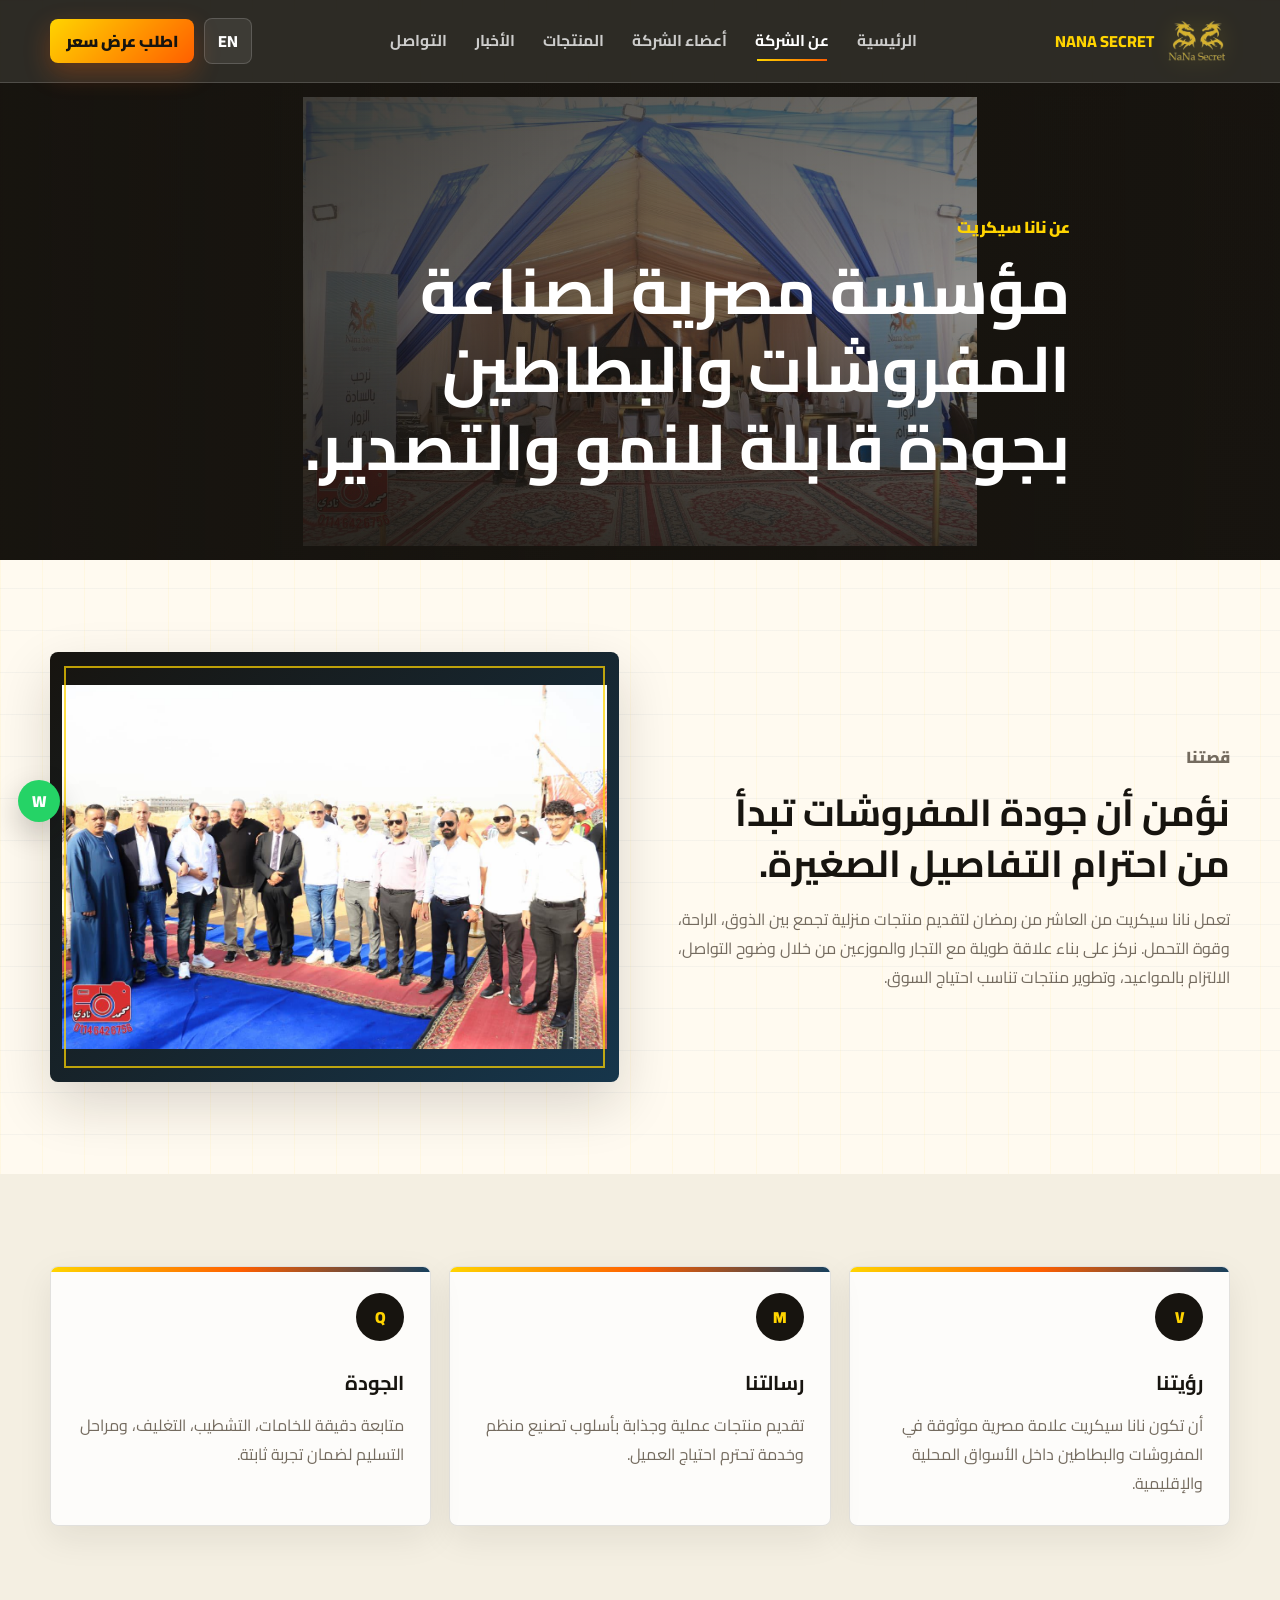
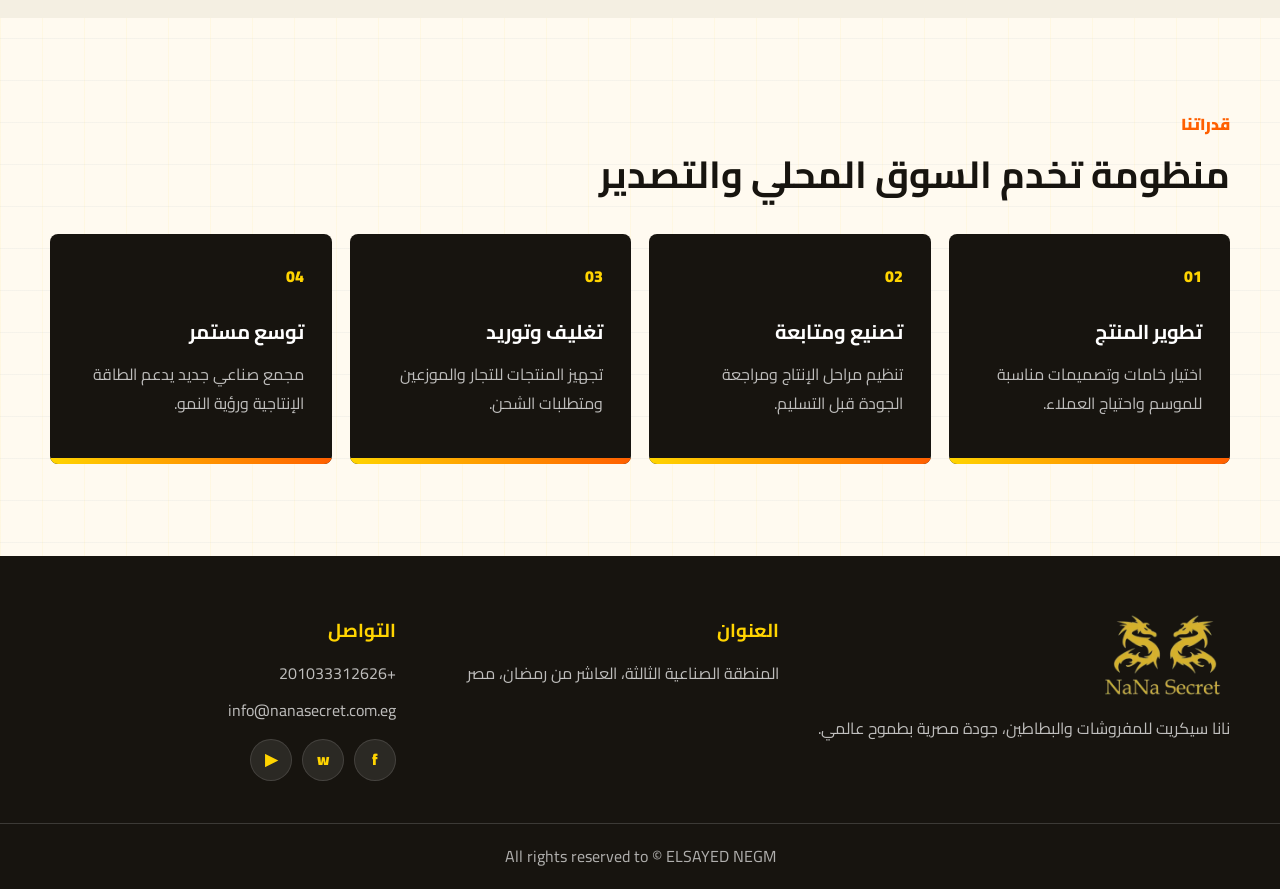
==== commit 22f86515: "Add files via upload" ====
--- a/about.html
+++ b/about.html
@@ -132,8 +132,7 @@
       </div>
     </div>
     <div class="footer-bottom">
-      <span>© <span data-year></span> NANA SECRET</span>
-      <span data-ar="جميع الحقوق محفوظة" data-en="All rights reserved">جميع الحقوق محفوظة</span>
+      <span data-ar="All rights reserved to © ELSAYED NEGM" data-en="All rights reserved to © ELSAYED NEGM">All rights reserved to © ELSAYED NEGM</span>
     </div>
   </footer>
 
--- a/assets/css/styles.css
+++ b/assets/css/styles.css
@@ -978,6 +978,8 @@
 }
 
 .team-card {
+  display: grid;
+  grid-template-rows: auto 1fr;
   position: relative;
   overflow: hidden;
   border-radius: var(--radius);
@@ -1011,26 +1013,44 @@
 }
 
 .team-info {
-  padding: 22px;
+  min-height: 254px;
+  display: grid;
+  grid-template-rows: 58px 46px 1fr;
+  align-items: center;
+  justify-items: center;
+  text-align: center;
+  padding: 28px 18px 24px;
 }
 
 .team-info span {
-  display: inline-flex;
+  display: flex;
+  align-items: center;
+  justify-content: center;
   color: var(--deep-orange);
   font-weight: 900;
-  margin-bottom: 8px;
+  margin-bottom: 0;
+  min-height: 58px;
+  line-height: 1.45;
+  text-align: center;
 }
 
 .team-info h3 {
-  margin: 0 0 10px;
-  font-size: 1.25rem;
+  margin: 0;
+  font-size: 1.32rem;
   line-height: 1.35;
+  min-height: 46px;
+  display: flex;
+  align-items: center;
+  justify-content: center;
+  text-align: center;
 }
 
 .team-info p {
   margin: 0;
   color: var(--muted);
   line-height: 1.7;
+  max-width: 22ch;
+  text-align: center;
 }
 
 .strategy-grid {
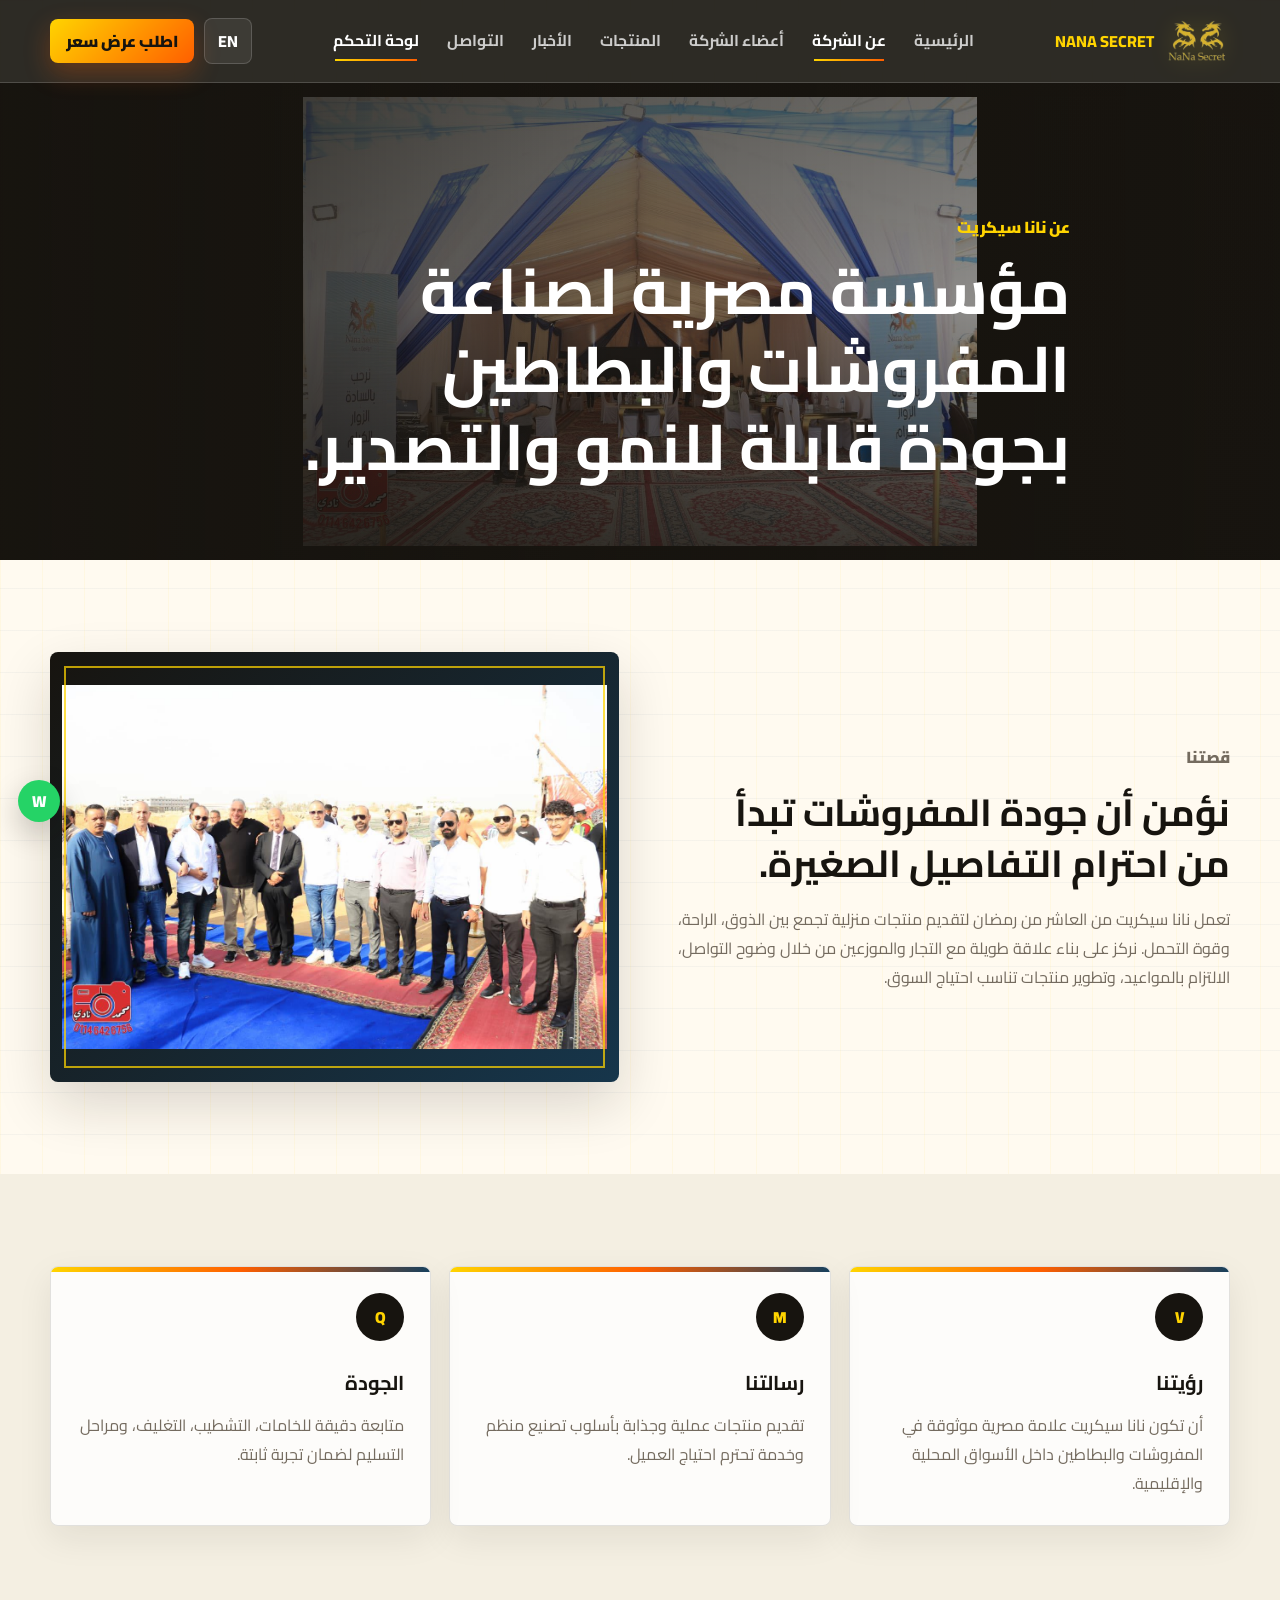
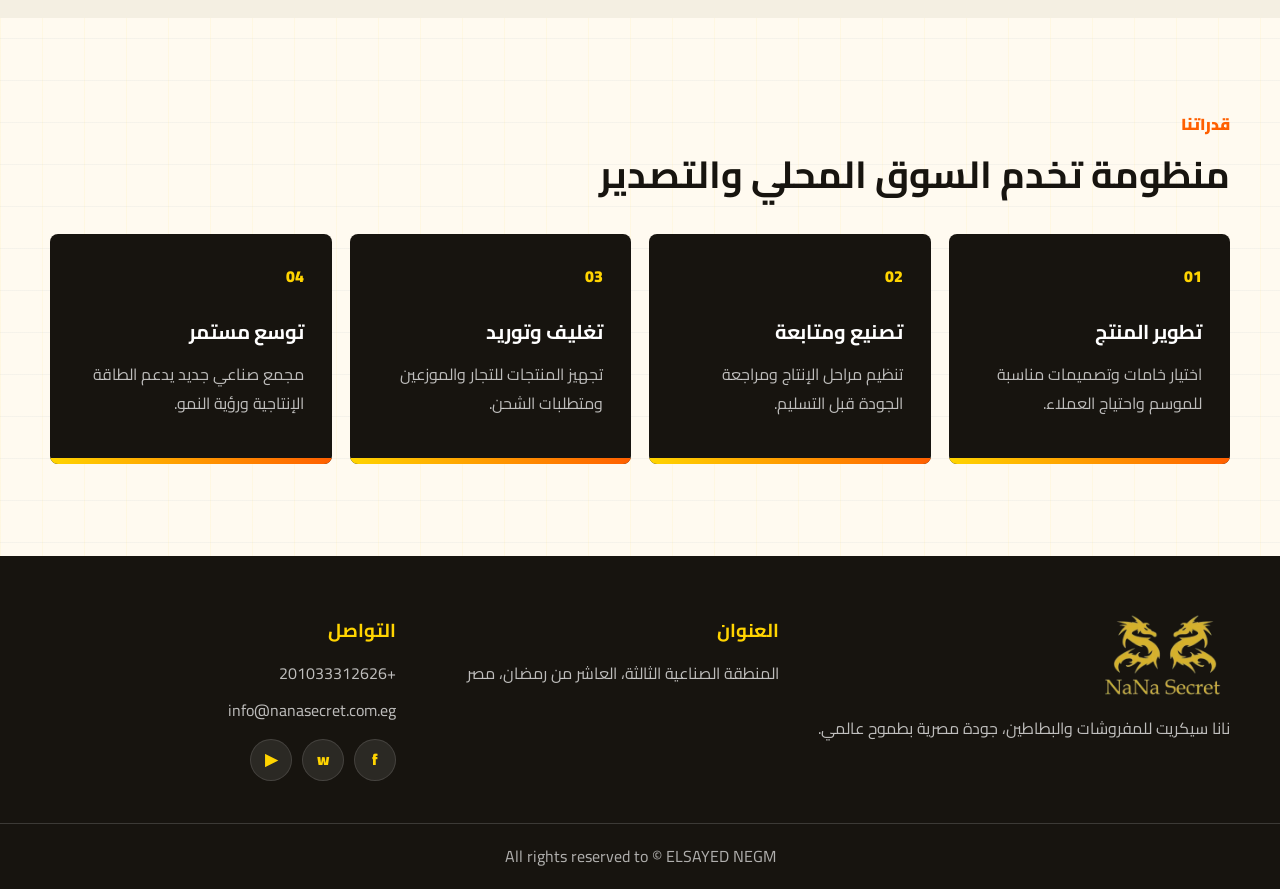
==== commit 4cada35b: "Add files via upload" ====
--- a/about.html
+++ b/about.html
@@ -6,6 +6,8 @@
   <meta name="description" content="About NANA SECRET, Egyptian home textiles and blankets manufacturer.">
   <title>NANA SECRET | عن الشركة</title>
   <link rel="icon" href="assets/images/logo.webp" type="image/webp">
+  <link rel="shortcut icon" href="assets/images/logo.webp" type="image/webp">
+  <link rel="apple-touch-icon" href="assets/images/logo.webp">
   <link rel="stylesheet" href="assets/css/styles.css">
 </head>
 <body data-page="about">
@@ -23,10 +25,11 @@
       <div class="nav-panel" id="primary-menu" data-nav-panel>
         <a class="nav-link" href="index.html" data-ar="الرئيسية" data-en="Home">الرئيسية</a>
         <a class="nav-link active" href="about.html" data-ar="عن الشركة" data-en="About">عن الشركة</a>
-        <a class="nav-link" href="team.html" data-ar="أعضاء الشركة" data-en="Team">أعضاء الشركة</a>
+        <a class="nav-link" href="team.html" data-ar="أعضاء الشركة" data-en="Team">أعضاء الشركة</a>
         <a class="nav-link" href="products.html" data-ar="المنتجات" data-en="Products">المنتجات</a>
         <a class="nav-link" href="news.html" data-ar="الأخبار" data-en="News">الأخبار</a>
         <a class="nav-link" href="contact.html" data-ar="التواصل" data-en="Contact">التواصل</a>
+        <a class="nav-link active" href="admin.html" data-ar="لوحة التحكم" data-en="Dashboard">لوحة التحكم</a>
       </div>
       <div class="nav-actions">
         <button class="lang-toggle" type="button" data-lang-toggle aria-label="Switch language"><span data-lang-label>EN</span></button>
@@ -141,6 +144,6 @@
   <script src="assets/js/main.js"></script>
 </body>
 </html>
-
-
-
+
+
+
--- a/assets/css/styles.css
+++ b/assets/css/styles.css
@@ -1545,6 +1545,300 @@
   font-weight: 800;
 }
 
+.admin-shell {
+  display: grid;
+  gap: 22px;
+}
+
+.admin-message {
+  min-height: 48px;
+  display: flex;
+  align-items: center;
+  padding: 12px 16px;
+  border-radius: var(--radius);
+  border: 1px solid var(--line);
+  background: rgba(255, 255, 255, 0.86);
+  color: var(--muted);
+  font-weight: 900;
+}
+
+.admin-message:empty {
+  display: none;
+}
+
+.admin-message[data-type="success"] {
+  color: #176d38;
+  border-color: rgba(23, 109, 56, 0.24);
+  background: rgba(23, 109, 56, 0.08);
+}
+
+.admin-message[data-type="error"] {
+  color: #a31212;
+  border-color: rgba(163, 18, 18, 0.24);
+  background: rgba(163, 18, 18, 0.08);
+}
+
+.admin-login-card,
+.admin-toolbar,
+.admin-form,
+.admin-list-panel {
+  border-radius: var(--radius);
+  border: 1px solid var(--line);
+  background: rgba(255, 255, 255, 0.88);
+  box-shadow: 0 12px 35px rgba(23, 20, 15, 0.08);
+}
+
+.admin-login-card {
+  display: grid;
+  grid-template-columns: minmax(0, 1fr) 420px;
+  gap: 28px;
+  align-items: center;
+  padding: 34px;
+}
+
+.admin-login-card h2,
+.admin-toolbar h2 {
+  margin: 0;
+  line-height: 1.35;
+  font-size: 2rem;
+}
+
+.admin-login-card p,
+.admin-toolbar p {
+  margin: 8px 0 0;
+  color: var(--muted);
+  font-weight: 800;
+}
+
+.admin-panel {
+  display: grid;
+  gap: 22px;
+}
+
+.admin-panel[hidden],
+.admin-login-card[hidden] {
+  display: none;
+}
+
+.admin-toolbar {
+  display: flex;
+  align-items: center;
+  justify-content: space-between;
+  gap: 18px;
+  padding: 24px;
+}
+
+.admin-toolbar-actions {
+  display: flex;
+  align-items: center;
+  gap: 10px;
+  flex-wrap: wrap;
+}
+
+.admin-grid {
+  display: grid;
+  grid-template-columns: minmax(0, 1fr) 390px;
+  gap: 22px;
+  align-items: start;
+}
+
+.admin-form {
+  display: grid;
+  gap: 16px;
+  padding: 26px;
+}
+
+.admin-form.compact {
+  box-shadow: none;
+  background: rgba(255, 250, 240, 0.8);
+}
+
+.admin-form-heading {
+  display: flex;
+  align-items: center;
+  justify-content: space-between;
+  gap: 12px;
+}
+
+.admin-form h3,
+.admin-list-panel h3 {
+  margin: 0;
+  color: var(--ink);
+  font-size: 1.35rem;
+}
+
+.admin-form label {
+  display: grid;
+  gap: 8px;
+  color: var(--ink);
+  font-weight: 900;
+}
+
+.form-grid {
+  display: grid;
+  gap: 14px;
+}
+
+.form-grid.two {
+  grid-template-columns: repeat(2, minmax(0, 1fr));
+}
+
+.admin-form input,
+.admin-form textarea {
+  width: 100%;
+  border: 1px solid rgba(23, 20, 15, 0.16);
+  border-radius: var(--radius);
+  background: #fff;
+  color: var(--ink);
+  padding: 12px 14px;
+  outline: 0;
+  resize: vertical;
+}
+
+.admin-form input:focus,
+.admin-form textarea:focus {
+  border-color: var(--deep-orange);
+  box-shadow: 0 0 0 4px rgba(255, 140, 0, 0.18);
+}
+
+.admin-preview-card {
+  display: grid;
+  grid-template-columns: 150px minmax(0, 1fr);
+  gap: 16px;
+  align-items: center;
+  padding: 12px;
+  border-radius: var(--radius);
+  border: 1px solid var(--line);
+  background: var(--paper);
+}
+
+.admin-preview-card img {
+  width: 150px;
+  height: 100px;
+  object-fit: contain;
+  border-radius: calc(var(--radius) - 2px);
+  background:
+    linear-gradient(135deg, rgba(23, 20, 15, 0.95), rgba(22, 63, 92, 0.78)),
+    var(--ink);
+  padding: 8px;
+}
+
+.admin-preview-card p {
+  margin: 0;
+  color: var(--muted);
+  font-weight: 900;
+}
+
+.admin-list-panel {
+  position: sticky;
+  top: 110px;
+  display: grid;
+  gap: 16px;
+  padding: 22px;
+}
+
+.admin-news-list {
+  display: grid;
+  gap: 12px;
+}
+
+.admin-news-row {
+  display: grid;
+  grid-template-columns: 86px minmax(0, 1fr);
+  gap: 12px;
+  padding: 12px;
+  border-radius: var(--radius);
+  border: 1px solid var(--line);
+  background: #fff;
+}
+
+.admin-news-row img {
+  width: 86px;
+  height: 74px;
+  object-fit: contain;
+  border-radius: calc(var(--radius) - 2px);
+  background:
+    linear-gradient(135deg, rgba(23, 20, 15, 0.95), rgba(22, 63, 92, 0.76)),
+    var(--ink);
+  padding: 6px;
+}
+
+.admin-news-row-content {
+  min-width: 0;
+}
+
+.admin-news-row strong,
+.admin-news-row span,
+.admin-news-row p {
+  display: block;
+}
+
+.admin-news-row strong {
+  color: var(--ink);
+  line-height: 1.45;
+}
+
+.admin-news-row span {
+  color: var(--deep-orange);
+  font-weight: 900;
+  font-size: 0.88rem;
+}
+
+.admin-news-row p {
+  margin: 4px 0 0;
+  color: var(--muted);
+  line-height: 1.55;
+  font-size: 0.92rem;
+}
+
+.admin-row-actions {
+  grid-column: 1 / -1;
+  display: flex;
+  gap: 8px;
+  flex-wrap: wrap;
+}
+
+.danger-button,
+.import-button {
+  min-height: 42px;
+  display: inline-flex;
+  align-items: center;
+  justify-content: center;
+  border: 0;
+  border-radius: var(--radius);
+  padding: 9px 14px;
+  font-weight: 900;
+}
+
+.danger-button {
+  background: #14110d;
+  color: var(--gold);
+}
+
+.import-button {
+  position: relative;
+  overflow: hidden;
+  background: linear-gradient(135deg, var(--gold), var(--deep-orange));
+  color: var(--ink);
+  cursor: pointer;
+}
+
+.import-button input {
+  position: absolute;
+  inset: 0;
+  opacity: 0;
+  cursor: pointer;
+}
+
+.admin-empty {
+  padding: 18px;
+  border-radius: var(--radius);
+  background: var(--paper);
+  color: var(--muted);
+  text-align: center;
+  font-weight: 900;
+}
+
 .site-footer {
   background: var(--ink);
   color: #fff;
@@ -1699,7 +1993,9 @@
 
   .article-layout,
   .news-page-layout,
-  .contact-layout {
+  .contact-layout,
+  .admin-grid,
+  .admin-login-card {
     grid-template-columns: 1fr;
   }
 
@@ -1711,7 +2007,8 @@
     grid-template-columns: repeat(3, minmax(0, 1fr));
   }
 
-  .article-aside {
+  .article-aside,
+  .admin-list-panel {
     position: relative;
     top: auto;
   }
@@ -1824,6 +2121,15 @@
     align-items: flex-start;
     flex-direction: column;
   }
+
+  .admin-toolbar {
+    align-items: flex-start;
+    flex-direction: column;
+  }
+
+  .admin-toolbar-actions {
+    width: 100%;
+  }
 }
 
 @media (max-width: 620px) {
@@ -1891,8 +2197,30 @@
   .news-card-content,
   .article-card,
   .article-aside,
-  .contact-form {
+  .contact-form,
+  .admin-form,
+  .admin-list-panel,
+  .admin-login-card,
+  .admin-toolbar {
     padding: 24px;
+  }
+
+  .form-grid.two,
+  .admin-preview-card,
+  .admin-news-row {
+    grid-template-columns: 1fr;
+  }
+
+  .admin-preview-card img,
+  .admin-news-row img {
+    width: 100%;
+    height: 160px;
+  }
+
+  .admin-toolbar-actions > *,
+  .admin-form .button,
+  .admin-row-actions > * {
+    width: 100%;
   }
 
   .article-cover {
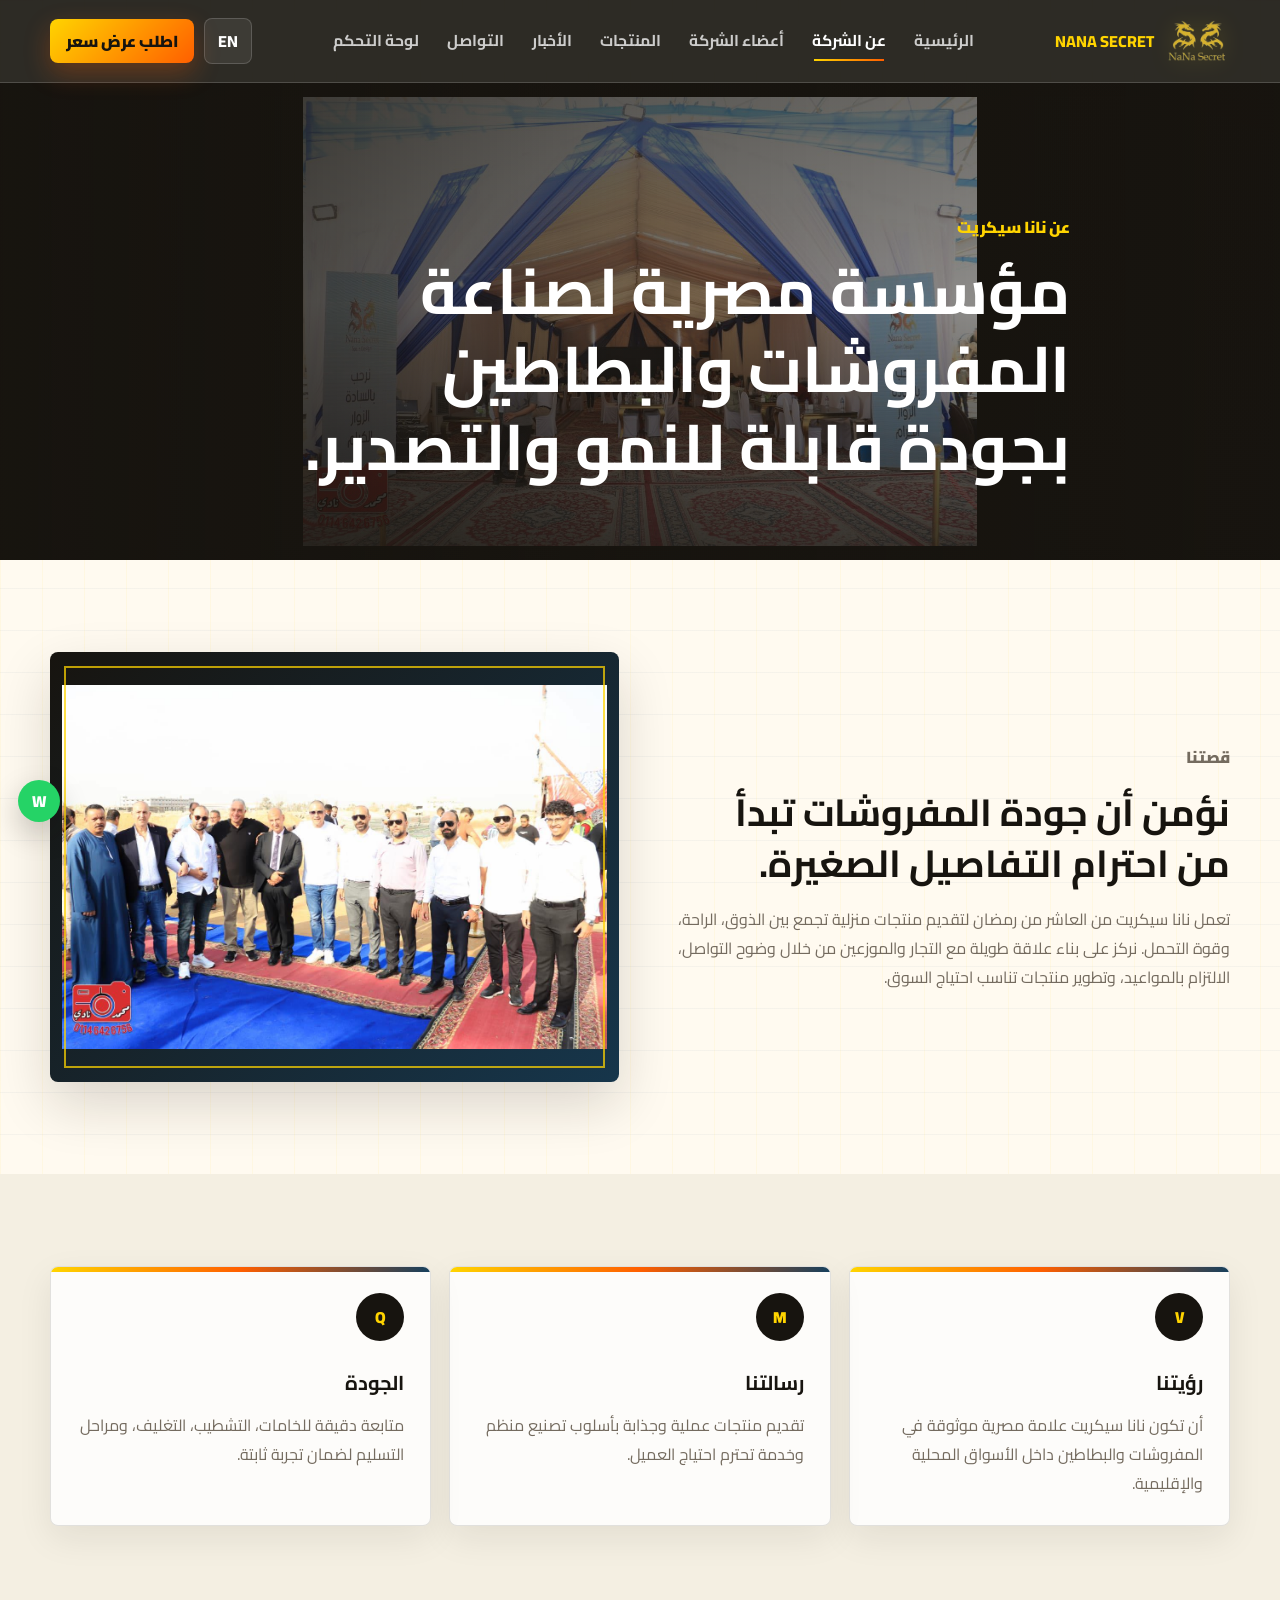
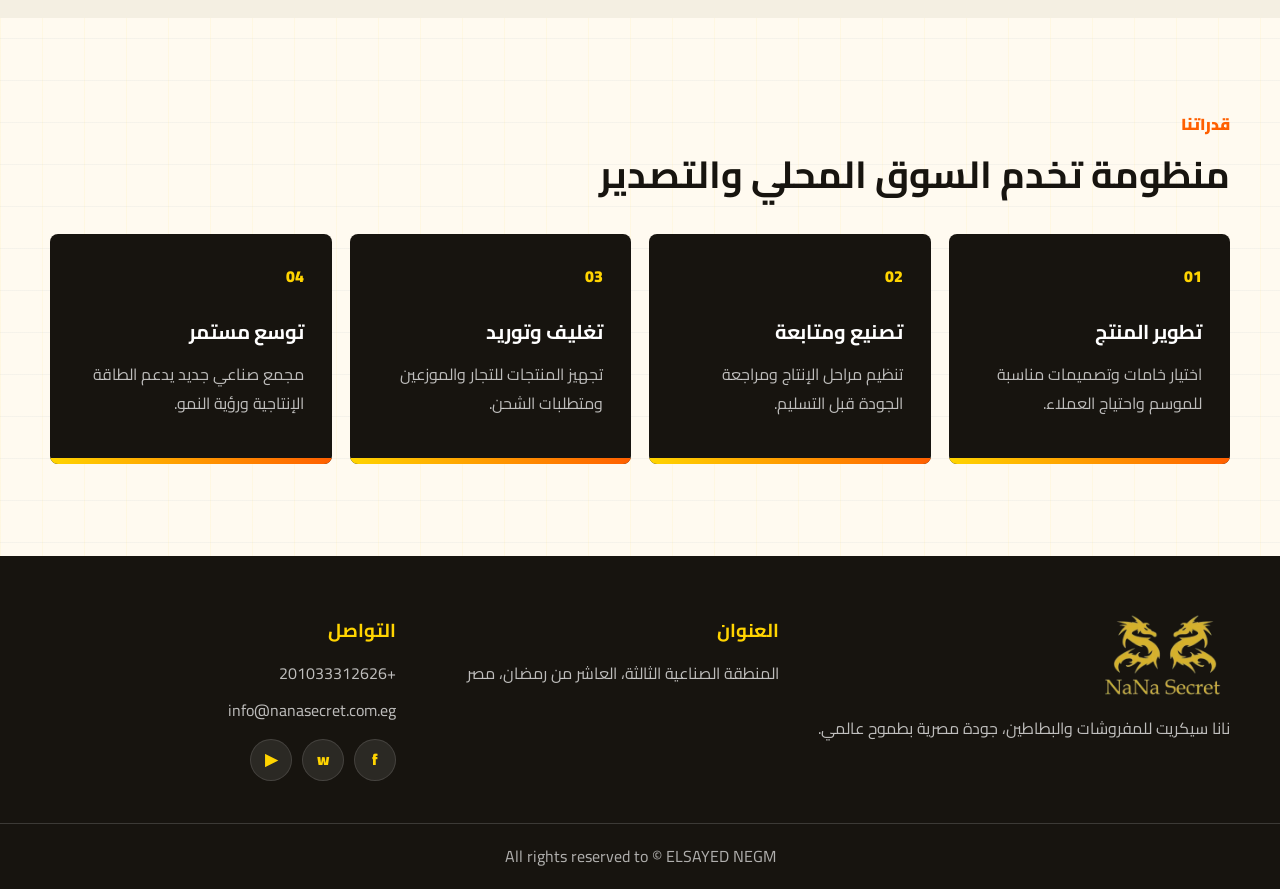
==== commit 6959cf41: "Add files via upload" ====
--- a/about.html
+++ b/about.html
@@ -29,7 +29,7 @@
         <a class="nav-link" href="products.html" data-ar="المنتجات" data-en="Products">المنتجات</a>
         <a class="nav-link" href="news.html" data-ar="الأخبار" data-en="News">الأخبار</a>
         <a class="nav-link" href="contact.html" data-ar="التواصل" data-en="Contact">التواصل</a>
-        <a class="nav-link active" href="admin.html" data-ar="لوحة التحكم" data-en="Dashboard">لوحة التحكم</a>
+        <a class="nav-link" href="admin.html" data-ar="لوحة التحكم" data-en="Dashboard">لوحة التحكم</a>
       </div>
       <div class="nav-actions">
         <button class="lang-toggle" type="button" data-lang-toggle aria-label="Switch language"><span data-lang-label>EN</span></button>
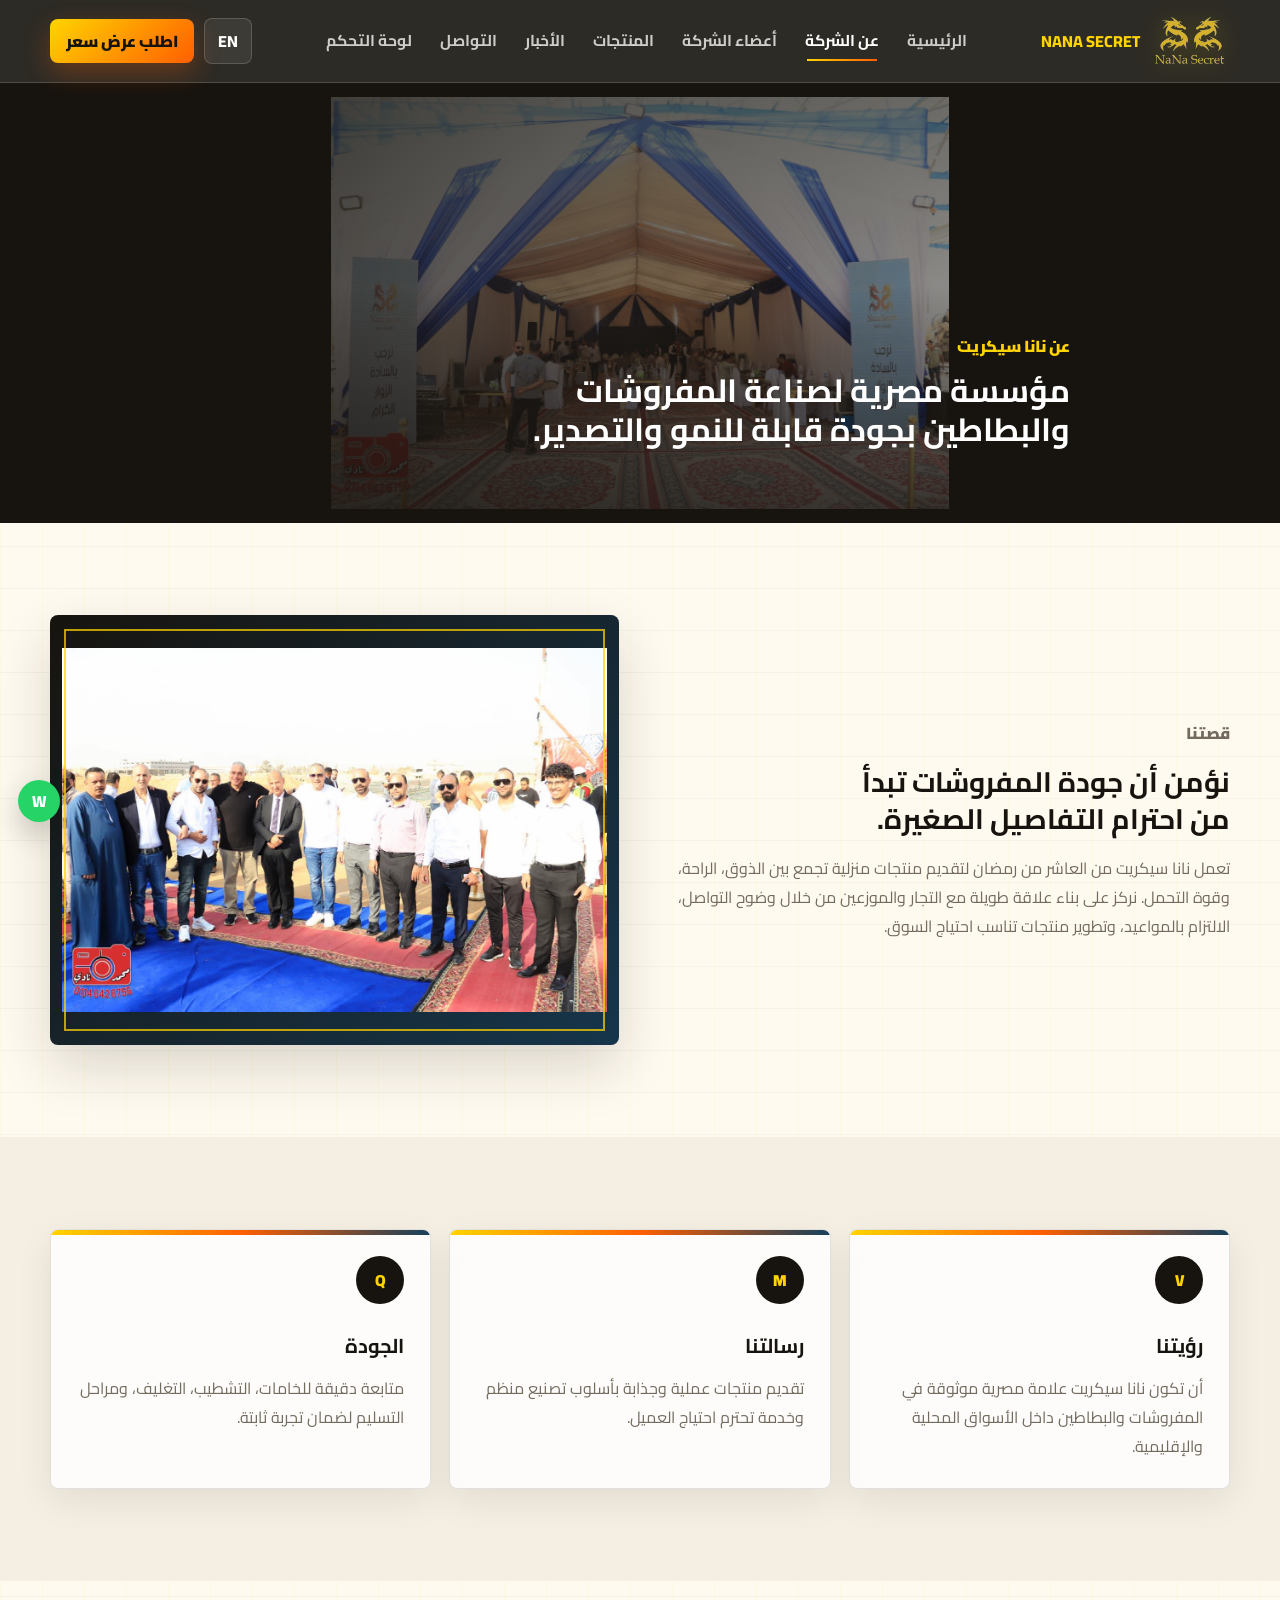
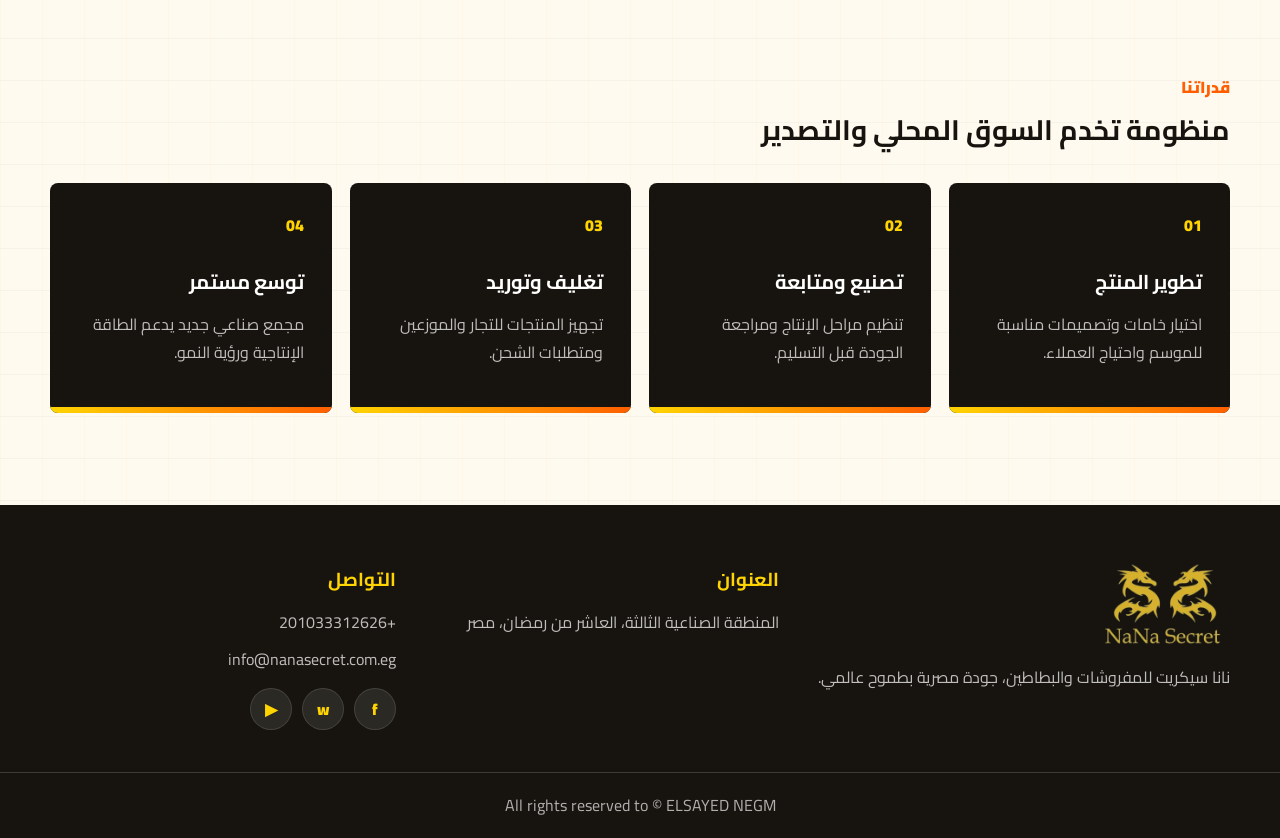
==== commit d1976160: "Add files via upload" ====
--- a/about.html
+++ b/about.html
@@ -6,9 +6,10 @@
   <meta name="description" content="About NANA SECRET, Egyptian home textiles and blankets manufacturer.">
   <title>NANA SECRET | عن الشركة</title>
   <link rel="icon" href="assets/images/logo.webp" type="image/webp">
-  <link rel="shortcut icon" href="assets/images/logo.webp" type="image/webp">
+  <link rel="shortcut icon" href="assets/images/fivicon.jpg" type="image/webp">
   <link rel="apple-touch-icon" href="assets/images/logo.webp">
   <link rel="stylesheet" href="assets/css/styles.css">
+  <link rel="shortcut icon" href="assets/images/logo.webp" type="image/x-icon">
 </head>
 <body data-page="about">
   <a class="skip-link" href="#main" data-ar="تخطي إلى المحتوى" data-en="Skip to content">تخطي إلى المحتوى</a>
--- a/assets/css/styles.css
+++ b/assets/css/styles.css
@@ -130,8 +130,9 @@
 }
 
 .brand img {
-  width: 64px;
-  height: 48px;
+  width: 78px;
+  height: 56px;
+  flex: 0 0 auto;
   object-fit: contain;
   filter: drop-shadow(0 4px 12px rgba(255, 212, 0, 0.22));
 }
@@ -339,7 +340,7 @@
 .hero-content h1,
 .page-hero h1 {
   margin: 0;
-  font-size: 4rem;
+  font-size: 2rem;
   line-height: 1.22;
   text-wrap: balance;
 }
@@ -472,8 +473,8 @@
 .contact-details h2,
 .contact-form h2 {
   margin: 0;
-  line-height: 1.35;
-  font-size: 2.35rem;
+  line-height: 1.32;
+  font-size: clamp(1.75rem, 2vw, 2.08rem);
   text-wrap: balance;
 }
 
@@ -812,8 +813,8 @@
 
 .article-card h2 {
   margin: 0 0 18px;
-  font-size: 2.25rem;
-  line-height: 1.4;
+  font-size: clamp(1.65rem, 1.9vw, 1.95rem);
+  line-height: 1.36;
   text-wrap: balance;
 }
 
@@ -1600,7 +1601,7 @@
 .admin-toolbar h2 {
   margin: 0;
   line-height: 1.35;
-  font-size: 2rem;
+  font-size: clamp(1.65rem, 1.85vw, 1.9rem);
 }
 
 .admin-login-card p,
@@ -1988,7 +1989,7 @@
 
   .hero-content h1,
   .page-hero h1 {
-    font-size: 3.2rem;
+    font-size: 2.2rem;
   }
 
   .article-layout,
@@ -2090,7 +2091,7 @@
 
   .hero-content h1,
   .page-hero h1 {
-    font-size: 2.65rem;
+    font-size: 1.65rem;
   }
 
   .intro-grid,
@@ -2138,8 +2139,8 @@
   }
 
   .brand img {
-    width: 56px;
-    height: 42px;
+    width: 64px;
+    height: 48px;
   }
 
   .brand span {
@@ -2152,7 +2153,7 @@
 
   .hero-content h1,
   .page-hero h1 {
-    font-size: 2.15rem;
+    font-size: 1.15rem;
   }
 
   .hero-copy {
@@ -2171,7 +2172,7 @@
   .contact-form h2,
   .news-card-content h3,
   .article-card h2 {
-    font-size: 1.75rem;
+    font-size: 1.52rem;
   }
 
   .feature-grid,
